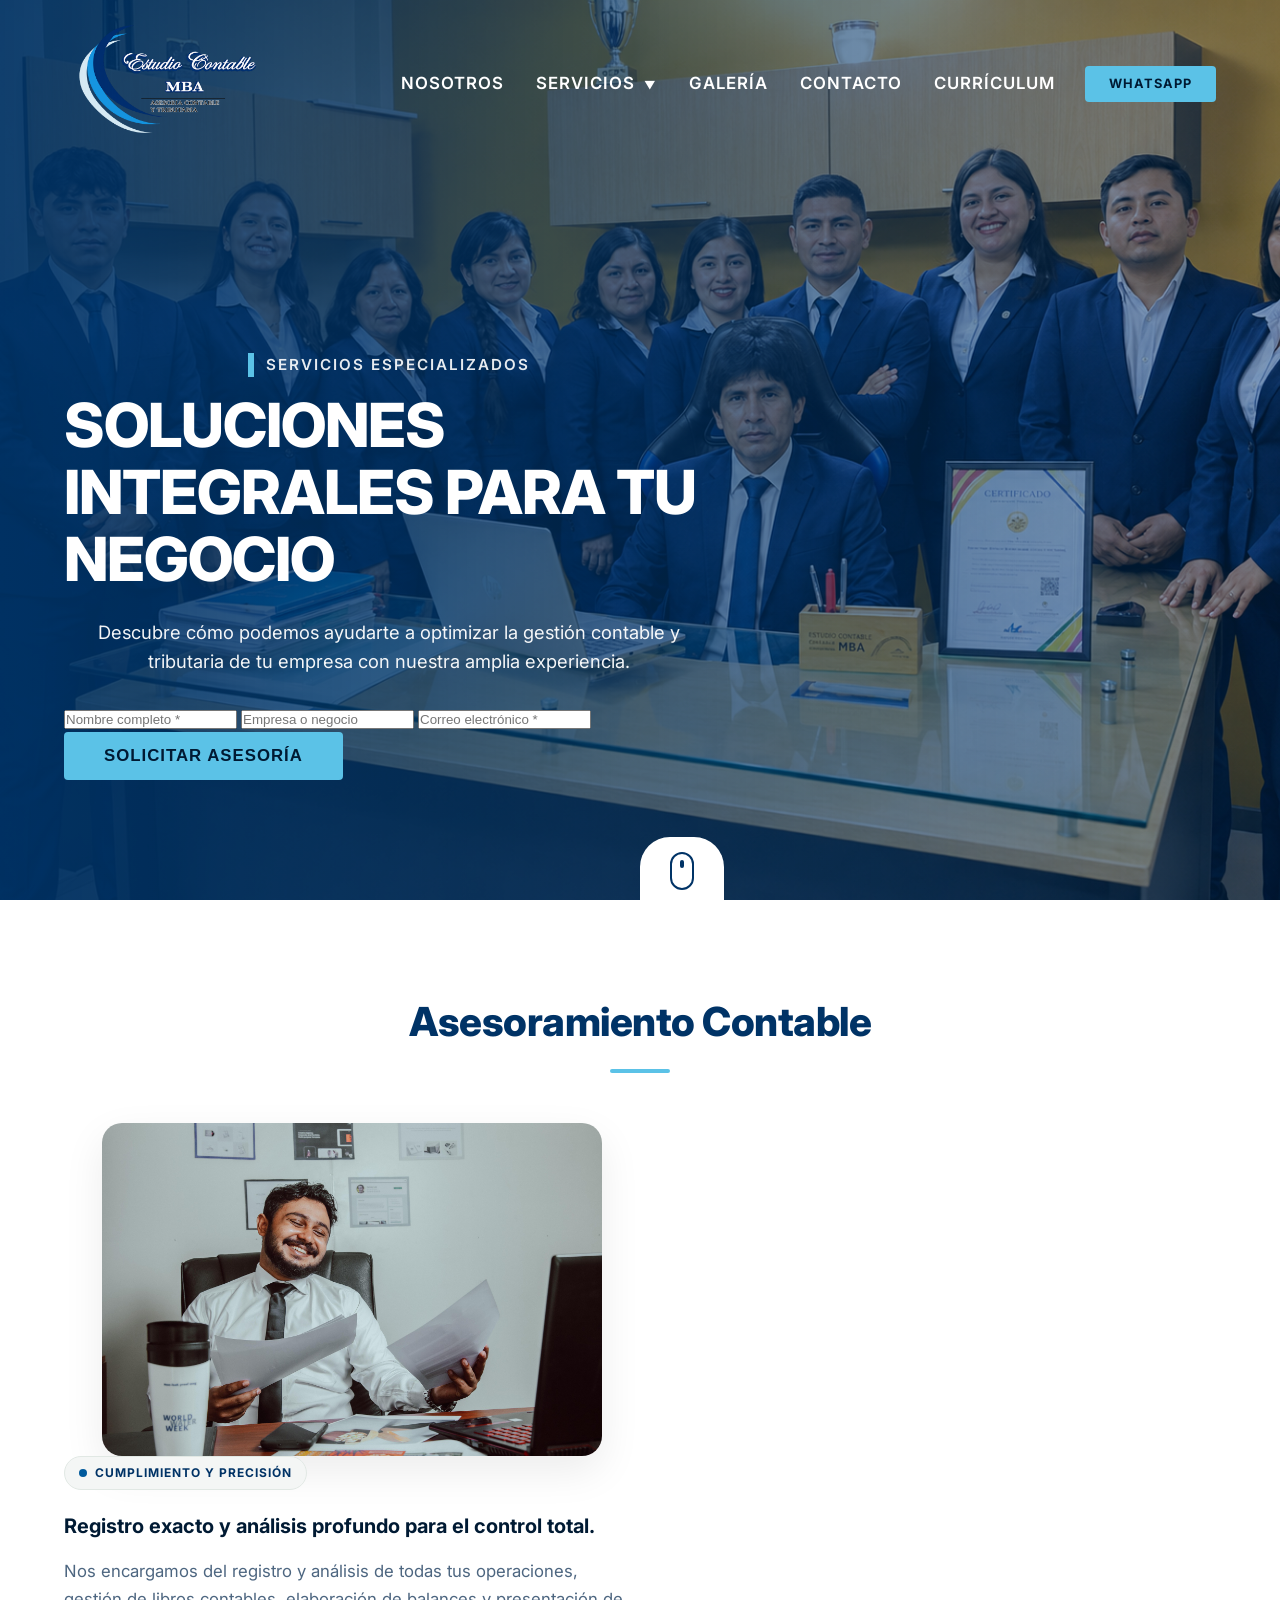
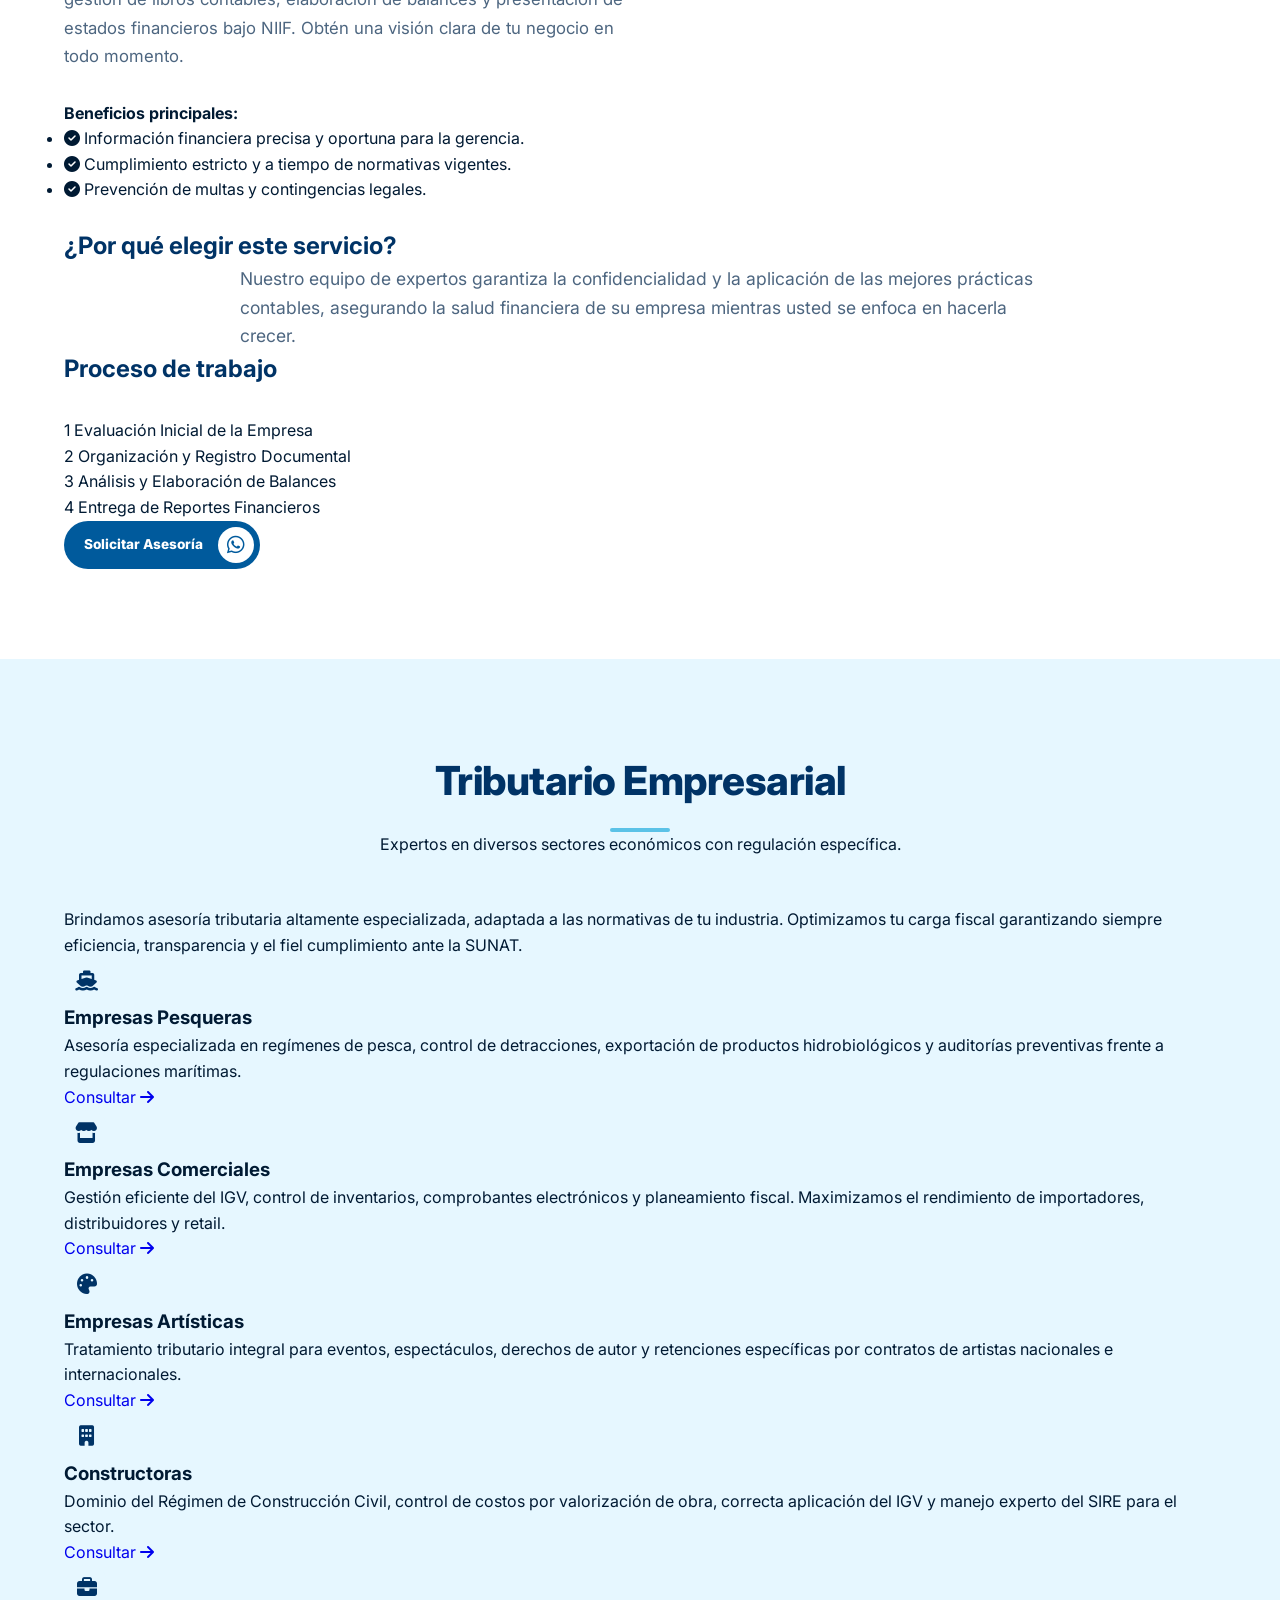
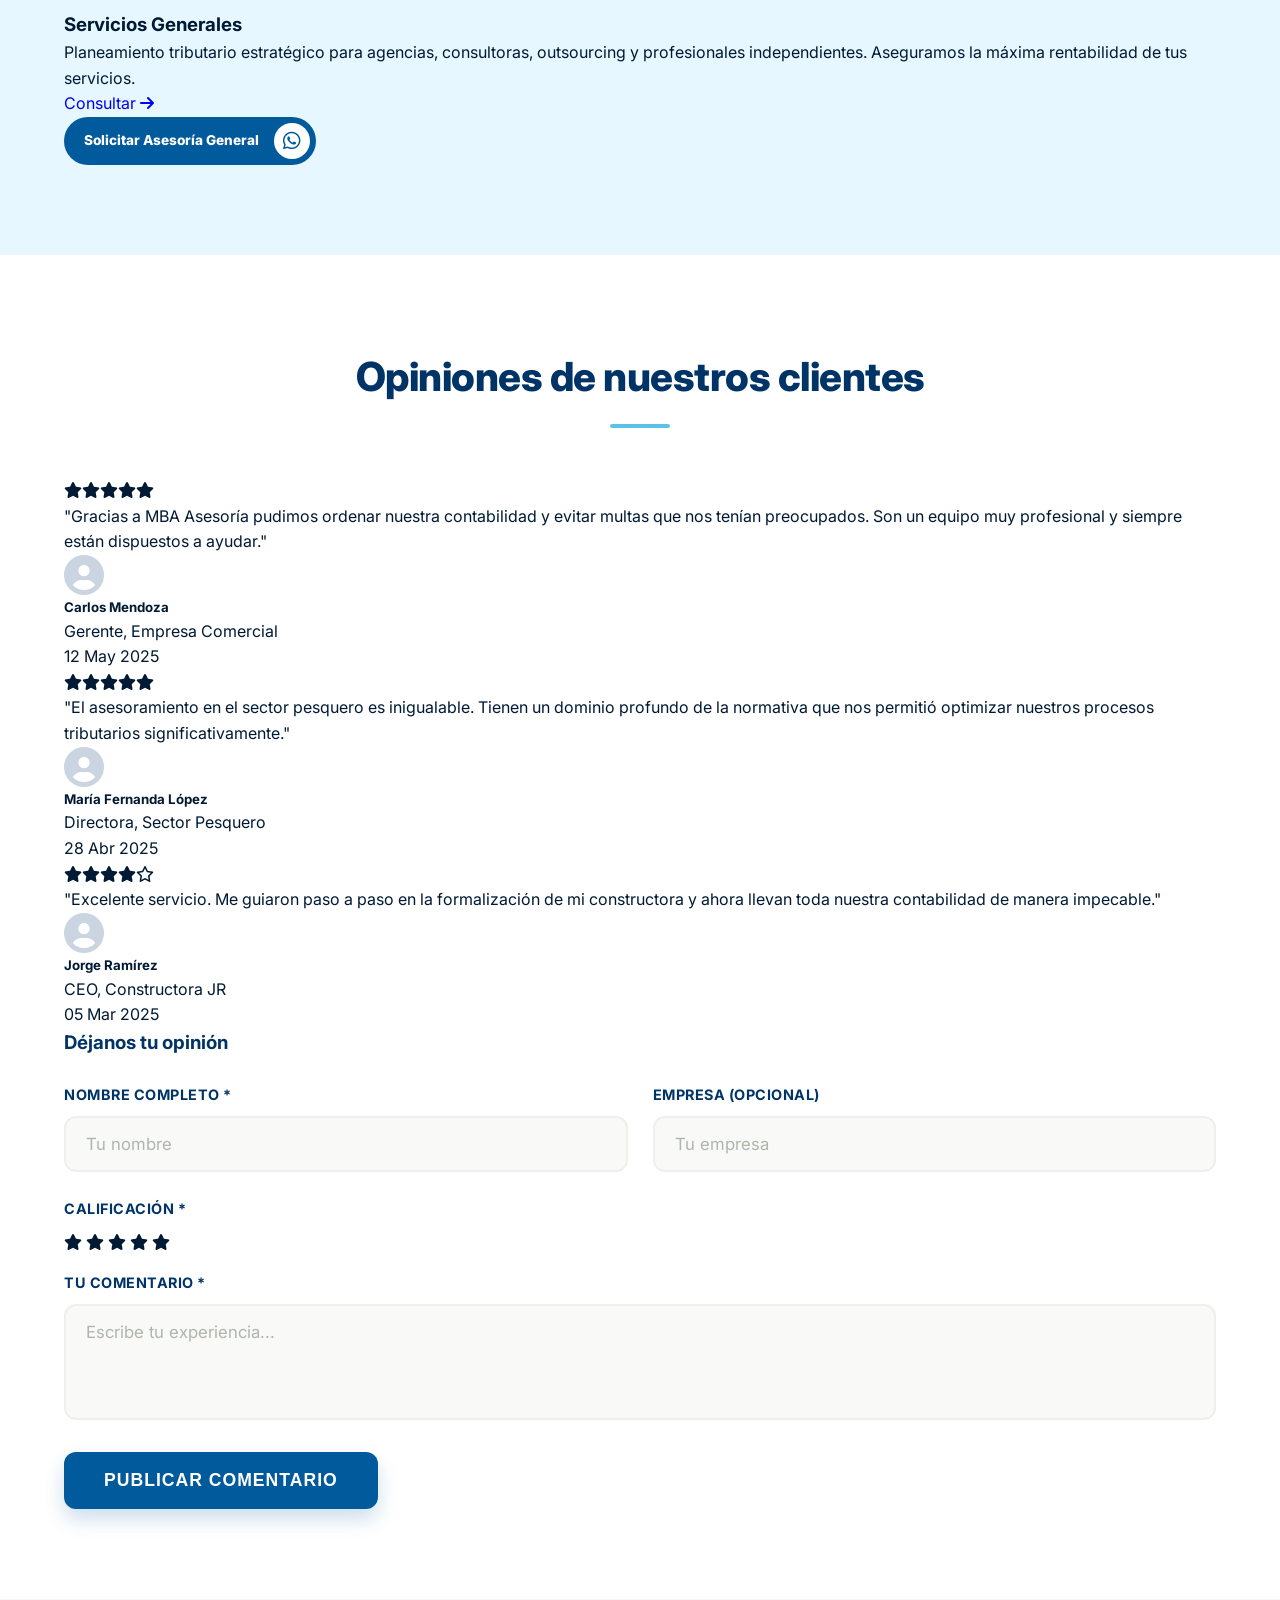
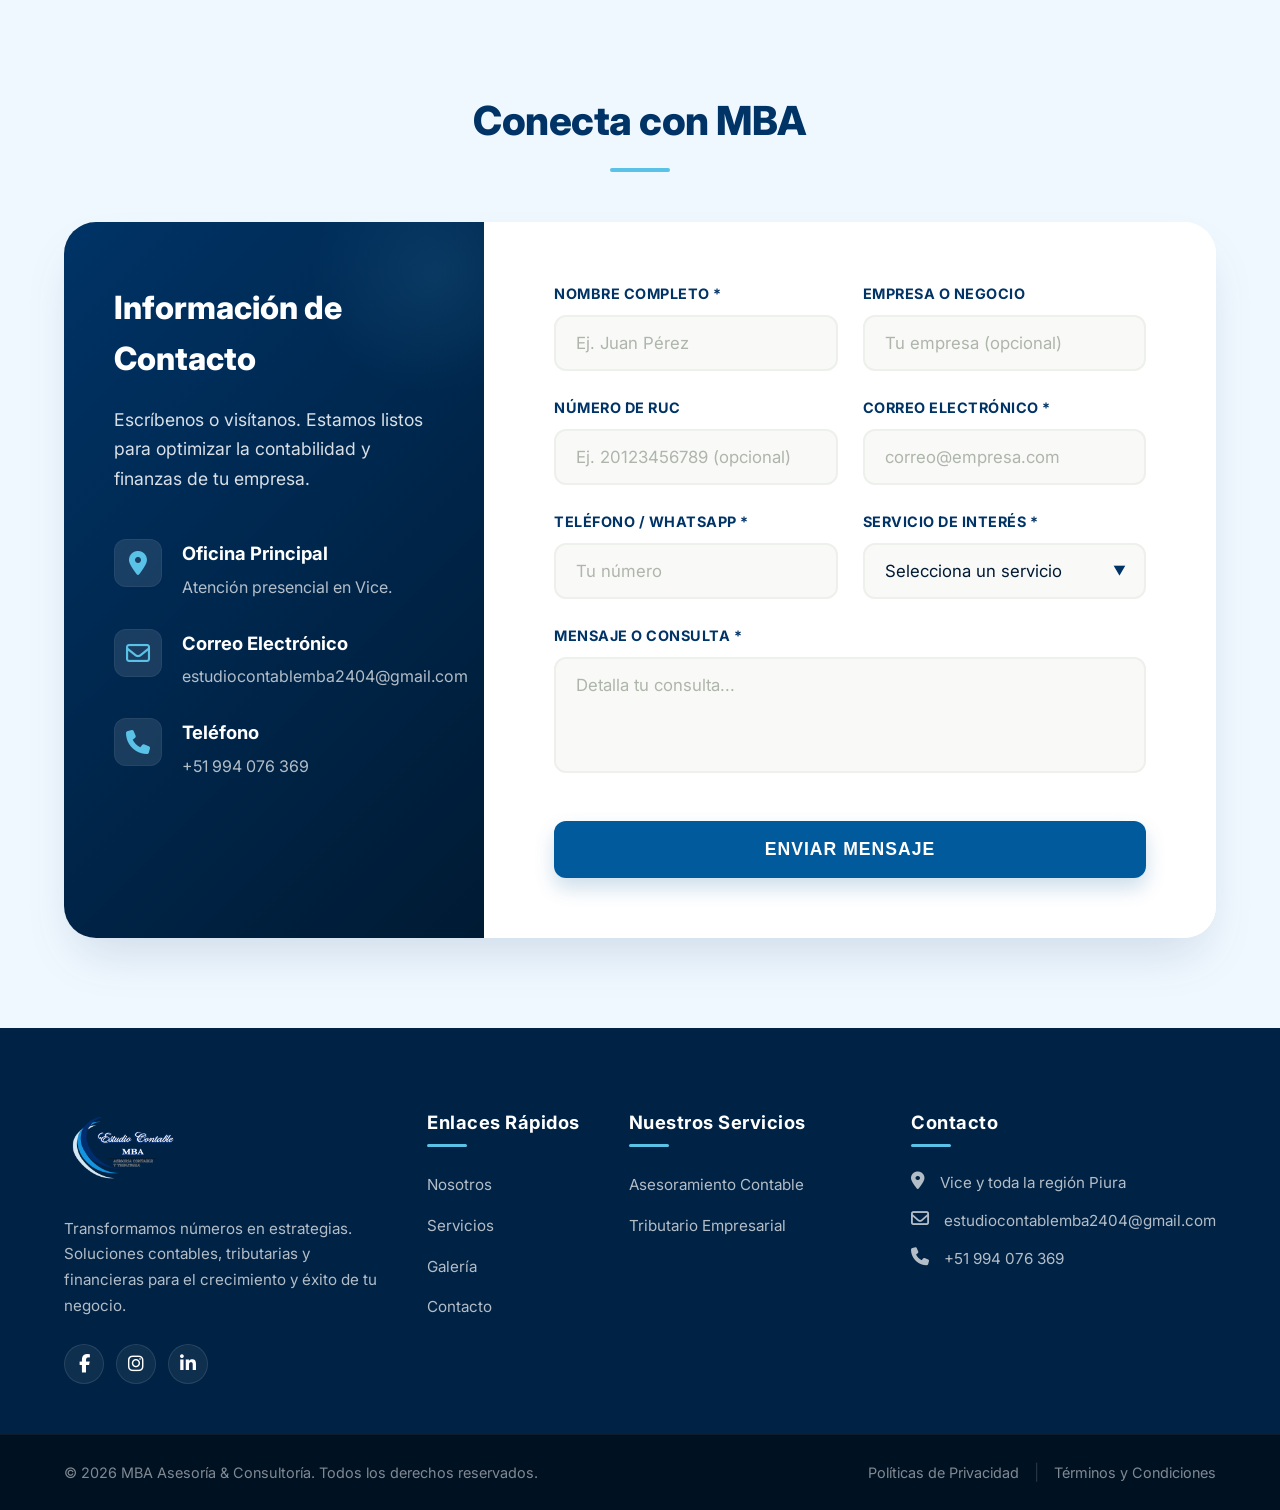
==== subpaginas/index2.html @ d6aaeb28 "Update print statement from 'Hello' to 'Goodbye'" ====
<!DOCTYPE html>
<html lang="es">

<head>
    <meta charset="UTF-8">
    <meta name="viewport" content="width=device-width, initial-scale=1.0, user-scalable=yes">
    <title>Servicios | MBA Asesoría & Consultoría</title>

    <link rel="icon" href="/imagenes/LOGO MBA.png" type="image/png">

    <link rel="preconnect" href="https://fonts.googleapis.com">
    <link rel="preconnect" href="https://fonts.gstatic.com" crossorigin>
    <link href="https://fonts.googleapis.com/css2?family=Inter:wght@300;400;500;600;700;800&display=swap"
        rel="stylesheet">
    <link rel="stylesheet" href="https://cdnjs.cloudflare.com/ajax/libs/font-awesome/6.4.0/css/all.min.css">

    <!-- Archivo principal y el específico de la subpágina -->
    <link rel="stylesheet" href="../estilos/estilos.css">
    <link rel="stylesheet" href="../estilos/estilos_subpaginas.css">
</head>

<body>
    <!-- ==========================================
         SECCIÓN HERO Y NAVEGACIÓN
         ========================================== -->
    <header class="header header-full-bg">
        <div class="header-overlay"></div>
        <!-- ==========================================
             MENÚ DE NAVEGACIÓN (EFECTO STICKY)
             ========================================== -->
        <div id="nav-wrapper" class="nav-wrapper">
            <div class="contenedor">
                <div class="encabezado fade-in-down">
                    <a href="../index.html" class="logo-empresa">
                        <img src="../imagenes/LOGO MBA.png" alt="Logo Estudio Contable MBA" class="logo-img">
                    </a>
                    <div class="nav-container">
                        <div class="menu-toggle" id="mobile-menu-btn">
                            <i class="fa-solid fa-bars"></i>
                        </div>
                        <nav class="menu menu-blanco" id="nav-menu">
                            <ul>
                                <li><a href="../index.html#sobre"
                                        style="color:inherit; text-decoration:none;">Nosotros</a></li>
                                <li class="dropdown">
                                    <a href="#" style="color:inherit; text-decoration:none;">Servicios</a> <span
                                        class="arrow">▼</span>
                                    <ul class="dropdown-menu">
                                        <li><a href="#asesoramiento-contable">Asesoramiento Contable</a></li>
                                        <li><a href="#tributario-empresarial">Tributario Empresarial</a></li>
                                    </ul>
                                </li>
                                <li><a href="../index.html#carrusel"
                                        style="color:inherit; text-decoration:none;">Galería</a></li>
                                <li><a href="#contacto" style="color:inherit; text-decoration:none;">Contacto</a></li>
                                <li><a href="../index.html#cv"
                                        style="color:inherit; text-decoration:none;">Currículum</a></li>
                            </ul>
                        </nav>
                        <a class="nav-btn-whatsapp nav-btn-destacado" href="https://wa.me/51994076369" target="_blank">
                            WHATSAPP
                        </a>
                    </div>
                </div>
            </div>
        </div>

        <div class="contenedor hero-contenedor">
            <div class="hero-contenido-inferior" style="margin-top: 80px;">
                <div class="hero-texto fade-in-up text-center">
                    <div class="hero-subtitulo" style="justify-content: center;">
                        <span class="linea-vertical"></span> SERVICIOS ESPECIALIZADOS
                    </div>
                    <h1>Soluciones Integrales para tu Negocio</h1>
                    <p style="margin: 0 auto 30px; max-width: 800px; text-align: center;">Descubre cómo podemos ayudarte
                        a optimizar la gestión contable y tributaria de tu empresa con nuestra amplia experiencia.</p>

                    <!-- FORMULARIO DEL HEADER -->
                    <div class="header-mini-form">
                        <form id="form-header-sheets">
                            <div class="form-mini-row">
                                <input type="text" name="nombre" placeholder="Nombre completo *" required>
                                <input type="text" name="empresa" placeholder="Empresa o negocio">
                                <input type="email" name="correo" placeholder="Correo electrónico *" required>
                                <button type="submit" class="btn-solid-accent" id="btn-enviar-header">Solicitar
                                    asesoría</button>
                            </div>
                            <div id="mensaje-estado-header" class="mensaje-estado"></div>
                        </form>
                    </div>

                </div>
            </div>

            <div class="scroll-down-icon fade-in-up" style="animation-delay: 0.5s; justify-content: center;">
                <a href="#asesoramiento-contable">
                    <div class="mouse-icon">
                        <div class="wheel"></div>
                    </div>
                </a>
            </div>
        </div>
    </header>

    <!-- ==========================================
         SERVICIO: ASESORAMIENTO CONTABLE
         ========================================== -->
    <section id="asesoramiento-contable" class="seccion-clara seccion-servicio-detalle">
        <div class="container-section">
            <div class="titulo-seccion fade-in-up">
                <h2>Asesoramiento Contable</h2>
                <div class="linea-adorno"></div>
            </div>

            <div class="servicio-detalle-grid">
                <div class="servicio-img fade-in-left">
                    <img src="../imagenes/1.jpg" alt="Asesoramiento Contable">
                </div>
                <div class="servicio-info fade-in-up">
                    <div class="servicio-etiqueta"><span class="punto"></span> CUMPLIMIENTO Y PRECISIÓN</div>
                    <p class="servicio-destacado" style="font-size: 1.25rem;">Registro exacto y análisis profundo para
                        el control total.</p>
                    <p>Nos encargamos del registro y análisis de todas tus operaciones, gestión de libros contables,
                        elaboración de balances y presentación de estados financieros bajo NIIF. Obtén una visión clara
                        de tu negocio en todo momento.</p>

                    <h4 class="mt-4">Beneficios principales:</h4>
                    <ul class="lista-beneficios mt-2">
                        <li><i class="fa-solid fa-circle-check"></i> Información financiera precisa y oportuna para la
                            gerencia.</li>
                        <li><i class="fa-solid fa-circle-check"></i> Cumplimiento estricto y a tiempo de normativas
                            vigentes.</li>
                        <li><i class="fa-solid fa-circle-check"></i> Prevención de multas y contingencias legales.</li>
                    </ul>
                </div>
            </div>

            <!-- CONTENIDO DE ANCHO COMPLETO -->
            <div class="servicio-full-width fade-in-up mt-5">
                <h4 class="mt-4 text-center" style="font-size: 1.5rem; color: var(--color-primary);">¿Por qué elegir
                    este servicio?</h4>
                <p class="text-center mt-3"
                    style="max-width: 800px; margin-left: auto; margin-right: auto; font-size: 1.1rem; color: var(--color-text-muted);">
                    Nuestro equipo de expertos garantiza la confidencialidad y la aplicación de las mejores prácticas
                    contables, asegurando la salud financiera de su empresa mientras usted se enfoca en hacerla crecer.
                </p>

                <h4 class="mt-5 text-center"
                    style="font-size: 1.5rem; color: var(--color-primary); margin-bottom: 30px;">Proceso de trabajo</h4>
                <div class="proceso-steps horizontal-steps">
                    <div class="step"><span>1</span> Evaluación Inicial de la Empresa</div>
                    <div class="step"><span>2</span> Organización y Registro Documental</div>
                    <div class="step"><span>3</span> Análisis y Elaboración de Balances</div>
                    <div class="step"><span>4</span> Entrega de Reportes Financieros</div>
                </div>

                <div class="text-center mt-5">
                    <a href="https://wa.me/51994076369?text=Hola,%20quisiera%20m%C3%A1s%20informaci%C3%B3n%20sobre%20el%20servicio%20de%20Asesoramiento%20Contable."
                        target="_blank" class="btn-servicio-wsp" style="display:inline-flex;">
                        Solicitar Asesoría
                        <span class="icono-btn"><i class="fa-brands fa-whatsapp"></i></span>
                    </a>
                </div>
            </div>
        </div>
    </section>

    <!-- ==========================================
         SERVICIO: TRIBUTARIO EMPRESARIAL
         ========================================== -->
    <section id="tributario-empresarial" class="seccion-gris seccion-servicio-detalle">
        <div class="container-section">
            <div class="titulo-seccion fade-in-up">
                <h2>Tributario Empresarial</h2>
                <div class="linea-adorno"></div>
                <p class="subtitulo-central mt-3">Expertos en diversos sectores económicos con regulación específica.
                </p>
            </div>

            <p class="texto-central fade-in-up">Brindamos asesoría tributaria altamente especializada, adaptada a las
                normativas de tu industria. Optimizamos tu carga fiscal garantizando siempre eficiencia, transparencia y
                el fiel cumplimiento ante la SUNAT.</p>

            <div class="sectores-detalle-grid mt-5">
                <!-- Pesqueras -->
                <div class="sector-detalle-card fade-in-up">
                    <div class="sector-icon"><i class="fa-solid fa-ship"></i></div>
                    <h3>Empresas Pesqueras</h3>
                    <p>Asesoría especializada en regímenes de pesca, control de detracciones, exportación de productos
                        hidrobiológicos y auditorías preventivas frente a regulaciones marítimas.</p>
                    <a href="https://wa.me/51994076369?text=Hola,%20busco%20asesoría%20tributaria%20para%20empresa%20Pesquera"
                        target="_blank" class="btn-text">Consultar <i class="fa-solid fa-arrow-right"></i></a>
                </div>

                <!-- Comerciales -->
                <div class="sector-detalle-card fade-in-up" style="animation-delay: 0.1s">
                    <div class="sector-icon"><i class="fa-solid fa-store"></i></div>
                    <h3>Empresas Comerciales</h3>
                    <p>Gestión eficiente del IGV, control de inventarios, comprobantes electrónicos y planeamiento
                        fiscal. Maximizamos el rendimiento de importadores, distribuidores y retail.</p>
                    <a href="https://wa.me/51994076369?text=Hola,%20busco%20asesoría%20tributaria%20para%20empresa%20Comercial"
                        target="_blank" class="btn-text">Consultar <i class="fa-solid fa-arrow-right"></i></a>
                </div>

                <!-- Artísticas -->
                <div class="sector-detalle-card fade-in-up" style="animation-delay: 0.2s">
                    <div class="sector-icon"><i class="fa-solid fa-palette"></i></div>
                    <h3>Empresas Artísticas</h3>
                    <p>Tratamiento tributario integral para eventos, espectáculos, derechos de autor y retenciones
                        específicas por contratos de artistas nacionales e internacionales.</p>
                    <a href="https://wa.me/51994076369?text=Hola,%20busco%20asesoría%20tributaria%20para%20empresa%20Artística"
                        target="_blank" class="btn-text">Consultar <i class="fa-solid fa-arrow-right"></i></a>
                </div>

                <!-- Constructoras -->
                <div class="sector-detalle-card fade-in-up" style="animation-delay: 0.3s">
                    <div class="sector-icon"><i class="fa-solid fa-building"></i></div>
                    <h3>Constructoras</h3>
                    <p>Dominio del Régimen de Construcción Civil, control de costos por valorización de obra, correcta
                        aplicación del IGV y manejo experto del SIRE para el sector.</p>
                    <a href="https://wa.me/51994076369?text=Hola,%20busco%20asesoría%20tributaria%20para%20Constructora"
                        target="_blank" class="btn-text">Consultar <i class="fa-solid fa-arrow-right"></i></a>
                </div>

                <!-- Servicios Generales -->
                <div class="sector-detalle-card fade-in-up" style="animation-delay: 0.4s">
                    <div class="sector-icon"><i class="fa-solid fa-briefcase"></i></div>
                    <h3>Servicios Generales</h3>
                    <p>Planeamiento tributario estratégico para agencias, consultoras, outsourcing y profesionales
                        independientes. Aseguramos la máxima rentabilidad de tus servicios.</p>
                    <a href="https://wa.me/51994076369?text=Hola,%20busco%20asesoría%20tributaria%20para%20Servicios%20Generales"
                        target="_blank" class="btn-text">Consultar <i class="fa-solid fa-arrow-right"></i></a>
                </div>
            </div>

            <div class="text-center mt-5 fade-in-up">
                <a href="https://wa.me/51994076369?text=Hola,%20quisiera%20m%C3%A1s%20informaci%C3%B3n%20sobre%20el%20servicio%20Tributario%20Empresarial."
                    target="_blank" class="btn-servicio-wsp" style="display:inline-flex;">
                    Solicitar Asesoría General
                    <span class="icono-btn"><i class="fa-brands fa-whatsapp"></i></span>
                </a>
            </div>
        </div>
    </section>

    <!-- ==========================================
         OPINIONES DE CLIENTES (NUEVA SECCIÓN)
         ========================================== -->
    <section class="seccion-clara seccion-servicio-detalle">
        <div class="container-section">
            <div class="titulo-seccion fade-in-up">
                <h2>Opiniones de nuestros clientes</h2>
                <div class="linea-adorno"></div>
            </div>

            <div class="comentarios-grid">
                <!-- Comentario 1 -->
                <div class="comentario-card fade-in-up">
                    <div class="estrellas">
                        <i class="fa-solid fa-star"></i><i class="fa-solid fa-star"></i><i
                            class="fa-solid fa-star"></i><i class="fa-solid fa-star"></i><i
                            class="fa-solid fa-star"></i>
                    </div>
                    <p class="comentario-texto">"Gracias a MBA Asesoría pudimos ordenar nuestra contabilidad y evitar
                        multas que nos tenían preocupados. Son un equipo muy profesional y siempre están dispuestos a
                        ayudar."</p>
                    <div class="comentario-autor">
                        <div class="autor-avatar"><i class="fa-solid fa-user-circle"
                                style="font-size:40px; color:#cbd5e1;"></i></div>
                        <div class="autor-info">
                            <h5>Carlos Mendoza</h5>
                            <span>Gerente, Empresa Comercial</span>
                        </div>
                    </div>
                    <span class="fecha-comentario">12 May 2025</span>
                </div>

                <!-- Comentario 2 -->
                <div class="comentario-card fade-in-up" style="animation-delay: 0.1s">
                    <div class="estrellas">
                        <i class="fa-solid fa-star"></i><i class="fa-solid fa-star"></i><i
                            class="fa-solid fa-star"></i><i class="fa-solid fa-star"></i><i
                            class="fa-solid fa-star"></i>
                    </div>
                    <p class="comentario-texto">"El asesoramiento en el sector pesquero es inigualable. Tienen un
                        dominio profundo de la normativa que nos permitió optimizar nuestros procesos tributarios
                        significativamente."</p>
                    <div class="comentario-autor">
                        <div class="autor-avatar"><i class="fa-solid fa-user-circle"
                                style="font-size:40px; color:#cbd5e1;"></i></div>
                        <div class="autor-info">
                            <h5>María Fernanda López</h5>
                            <span>Directora, Sector Pesquero</span>
                        </div>
                    </div>
                    <span class="fecha-comentario">28 Abr 2025</span>
                </div>

                <!-- Comentario 3 -->
                <div class="comentario-card fade-in-up" style="animation-delay: 0.2s">
                    <div class="estrellas">
                        <i class="fa-solid fa-star"></i><i class="fa-solid fa-star"></i><i
                            class="fa-solid fa-star"></i><i class="fa-solid fa-star"></i><i
                            class="fa-regular fa-star"></i>
                    </div>
                    <p class="comentario-texto">"Excelente servicio. Me guiaron paso a paso en la formalización de mi
                        constructora y ahora llevan toda nuestra contabilidad de manera impecable."</p>
                    <div class="comentario-autor">
                        <div class="autor-avatar"><i class="fa-solid fa-user-circle"
                                style="font-size:40px; color:#cbd5e1;"></i></div>
                        <div class="autor-info">
                            <h5>Jorge Ramírez</h5>
                            <span>CEO, Constructora JR</span>
                        </div>
                    </div>
                    <span class="fecha-comentario">05 Mar 2025</span>
                </div>
            </div>

            <!-- Formulario de nuevo comentario -->
            <div class="formulario-comentario-wrapper fade-in-up mt-5">
                <h3 class="text-center" style="margin-bottom: 25px; color: var(--color-primary);">Déjanos tu opinión
                </h3>
                <form id="form-comentario"
                    onsubmit="event.preventDefault(); alert('¡Gracias por tu comentario! Será revisado por un administrador antes de publicarse.'); this.reset(); resetStars();">
                    <div class="form-row">
                        <div class="grupo-input">
                            <label>Nombre completo *</label>
                            <input type="text" required placeholder="Tu nombre">
                        </div>
                        <div class="grupo-input">
                            <label>Empresa (Opcional)</label>
                            <input type="text" placeholder="Tu empresa">
                        </div>
                    </div>
                    <div class="grupo-input" style="margin-bottom: 15px;">
                        <label>Calificación *</label>
                        <div class="estrellas-input" id="star-rating">
                            <i class="fa-solid fa-star" data-rating="1"></i>
                            <i class="fa-solid fa-star" data-rating="2"></i>
                            <i class="fa-solid fa-star" data-rating="3"></i>
                            <i class="fa-solid fa-star" data-rating="4"></i>
                            <i class="fa-solid fa-star" data-rating="5"></i>
                        </div>
                        <input type="hidden" id="rating-value" required value="5">
                    </div>
                    <div class="grupo-input">
                        <label>Tu Comentario *</label>
                        <textarea rows="4" required placeholder="Escribe tu experiencia..."></textarea>
                    </div>
                    <div class="text-center">
                        <button type="submit" class="btn-principal" style="min-width: 200px;">Publicar
                            comentario</button>
                    </div>
                </form>
            </div>
        </div>
    </section>

    <!-- ==========================================
         SECCIÓN CONTACTO (IGUAL A LA PRINCIPAL)
         ========================================== -->
    <section id="contacto" class="seccion-contacto">
        <div class="container-section">
            <div class="titulo-seccion fade-in-up">
                <h2>Conecta con MBA</h2>
                <div class="linea-adorno"></div>
            </div>
            <div class="contacto-wrapper fade-in-up">
                <div class="contacto-info">
                    <h4>Información de Contacto</h4>
                    <p class="contacto-desc">Escríbenos o visítanos. Estamos listos para optimizar la contabilidad y
                        finanzas de tu empresa.</p>
                    <ul class="lista-contacto">
                        <li>
                            <span class="icono-contacto"><i class="fa-solid fa-location-dot"></i></span>
                            <div class="detalle-contacto">
                                <strong>Oficina Principal</strong>
                                <span>Atención presencial en Vice.</span>
                            </div>
                        </li>
                        <li>
                            <span class="icono-contacto"><i class="fa-regular fa-envelope"></i></span>
                            <div class="detalle-contacto">
                                <strong>Correo Electrónico</strong>
                                <span>estudiocontablemba2404@gmail.com</span>
                            </div>
                        </li>
                        <li>
                            <span class="icono-contacto"><i class="fa-solid fa-phone"></i></span>
                            <div class="detalle-contacto">
                                <strong>Teléfono</strong>
                                <span>+51 994 076 369</span>
                            </div>
                        </li>
                    </ul>
                </div>

                <div class="contacto-formulario">
                    <form id="form-google-sheets">
                        <div class="form-row">
                            <div class="grupo-input">
                                <label for="nombre">Nombre completo *</label>
                                <input type="text" id="nombre" name="nombre" required placeholder="Ej. Juan Pérez">
                            </div>
                            <div class="grupo-input">
                                <label for="empresa">Empresa o Negocio</label>
                                <input type="text" id="empresa" name="empresa" placeholder="Tu empresa (opcional)">
                            </div>
                        </div>
                        <div class="form-row">
                            <div class="grupo-input">
                                <label for="ruc">Número de RUC</label>
                                <input type="text" id="ruc" name="ruc" placeholder="Ej. 20123456789 (opcional)">
                            </div>
                            <div class="grupo-input">
                                <label for="correo">Correo electrónico *</label>
                                <input type="email" id="correo" name="correo" required placeholder="correo@empresa.com">
                            </div>
                        </div>
                        <div class="form-row">
                            <div class="grupo-input">
                                <label for="telefono">Teléfono / WhatsApp *</label>
                                <input type="tel" id="telefono" name="telefono" required placeholder="Tu número">
                            </div>
                            <div class="grupo-input">
                                <label for="servicio">Servicio de interés *</label>
                                <div class="select-wrapper">
                                    <select id="servicio" name="servicio" required>
                                        <option value="" disabled selected>Selecciona un servicio</option>
                                        <option value="Contabilidad General">Contabilidad General</option>
                                        <option value="Asesoría Tributaria">Asesoría Tributaria</option>
                                        <option value="Finanzas Corporativas">Finanzas Corporativas</option>
                                        <option value="Outsourcing Contable">Outsourcing Contable</option>
                                        <option value="No lo sé / Quiero asesoría para elegir">No lo sé / Quiero
                                            asesoría para elegir</option>
                                        <option value="Otro">Otro</option>
                                    </select>
                                </div>
                            </div>
                        </div>
                        <div class="grupo-input">
                            <label for="mensaje">Mensaje o consulta *</label>
                            <textarea id="mensaje" name="mensaje" rows="4" required
                                placeholder="Detalla tu consulta..."></textarea>
                        </div>
                        <button type="submit" id="btn-enviar" class="btn-principal ancho-completo">Enviar
                            Mensaje</button>
                        <div id="mensaje-estado" class="mensaje-estado"></div>
                    </form>
                </div>
            </div>
        </div>
    </section>

    <!-- ==========================================
         FOOTER
         ========================================== -->
    <footer class="footer-profesional">
        <div class="footer-top">
            <div class="contenedor footer-grid">
                <div class="footer-col brand-col">
                    <div class="footer-logo">
                        <img src="../imagenes/LOGO MBA.png" alt="Logo Estudio Contable MBA" class="logo-img"
                            style="margin-bottom: 20px; max-height: 80px;">
                    </div>
                    <p>Transformamos números en estrategias. Soluciones contables, tributarias y financieras para el
                        crecimiento y éxito de tu negocio.</p>
                    <div class="redes-sociales">
                        <a href="https://www.facebook.com/profile.php?id=100092338925636" target="_blank"
                            class="icono-red"><i class="fa-brands fa-facebook-f"></i></a>
                        <a href="#" class="icono-red"><i class="fa-brands fa-instagram"></i></a>
                        <a href="#" class="icono-red"><i class="fa-brands fa-linkedin-in"></i></a>
                    </div>
                </div>
                <div class="footer-col">
                    <h4>Enlaces Rápidos</h4>
                    <ul>
                        <li><a href="../index.html#sobre">Nosotros</a></li>
                        <li><a href="javascript:void(0)"
                                onclick="window.scrollTo({top: 0, behavior: 'smooth'})">Servicios</a></li>
                        <li><a href="../index.html#carrusel">Galería</a></li>
                        <li><a href="#contacto">Contacto</a></li>
                    </ul>
                </div>
                <div class="footer-col">
                    <h4>Nuestros Servicios</h4>
                    <ul>
                        <li><a href="#asesoramiento-contable">Asesoramiento Contable</a></li>
                        <li><a href="#tributario-empresarial">Tributario Empresarial</a></li>
                    </ul>
                </div>
                <div class="footer-col">
                    <h4>Contacto</h4>
                    <ul class="footer-contacto">
                        <li>
                            <i class="fa-solid fa-location-dot"></i>
                            <a href="https://maps.app.goo.gl/Wovm9vbF8Jiqnr1x7" target="_blank"><span>Vice y toda la
                                    región Piura</span></a>
                        </li>
                        <li>
                            <i class="fa-regular fa-envelope"></i>
                            <a href="https://mail.google.com/mail/?view=cm&fs=1&to=estudiocontablemba2404@gmail.com&"
                                target="_blank"><span>estudiocontablemba2404@gmail.com</span></a>
                        </li>
                        <li>
                            <i class="fa-solid fa-phone"></i>
                            <span>+51 994 076 369</span>
                        </li>
                    </ul>
                </div>
            </div>
        </div>
        <div class="footer-bottom">
            <div class="contenedor">
                <div class="footer-bottom-content">
                    <p>&copy; 2026 MBA Asesoría & Consultoría. Todos los derechos reservados.</p>
                    <div class="footer-bottom-links">
                        <a href="#">Políticas de Privacidad</a>
                        <span class="separador">|</span>
                        <a href="#">Términos y Condiciones</a>
                    </div>
                </div>
            </div>
        </div>
    </footer>

    <!-- SCRIPTS -->
    <script>
        // ==========================================
        // ⚙️ LÓGICA DEL MENÚ HAMBURGUESA
        // ==========================================
        const mobileMenuBtn = document.getElementById('mobile-menu-btn');
        const navMenu = document.getElementById('nav-menu');

        mobileMenuBtn.addEventListener('click', () => {
            navMenu.classList.toggle('active');
            const icon = mobileMenuBtn.querySelector('i');
            icon.classList.toggle('fa-bars');
            icon.classList.toggle('fa-xmark');
        });

        // ==========================================
        // ⚙️ LÓGICA DE NAVEGACIÓN POR SCROLL SUAVE (Local)
        // ==========================================
        document.querySelectorAll('.menu ul li').forEach(item => {
            item.addEventListener('click', function (e) {
                // Permitir enlaces normales
                if (e.target.tagName.toLowerCase() === 'a' && e.target.getAttribute('href') && !e.target.getAttribute('href').startsWith('#')) {
                    return;
                }
                const texto = this.innerText.trim().toLowerCase();
                let sectionId = '';
                // Como ya estamos en la página de servicios, algunos pueden navegar internamente
                if (texto.includes('contacto')) sectionId = 'contacto';
                else if (texto.includes('asesoramiento contable')) sectionId = 'asesoramiento-contable';
                else if (texto.includes('tributario empresarial')) sectionId = 'tributario-empresarial';

                if (sectionId) {
                    const target = document.getElementById(sectionId);
                    if (target) {
                        if (e.target.tagName.toLowerCase() === 'a' && e.target.getAttribute('href') && e.target.getAttribute('href').startsWith('#')) {
                            e.preventDefault();
                        }
                        target.scrollIntoView({ behavior: 'smooth', block: 'start' });
                        if (navMenu.classList.contains('active')) {
                            navMenu.classList.remove('active');
                            const icon = mobileMenuBtn.querySelector('i');
                            icon.classList.add('fa-bars');
                            icon.classList.remove('fa-xmark');
                        }
                    }
                }
            });
        });

        // ==========================================
        // ⚙️ ANIMACIONES AL HACER SCROLL (INTERSECTION OBSERVER)
        // ==========================================
        const observerOptions = { root: null, rootMargin: '0px', threshold: 0.15 };
        const observer = new IntersectionObserver((entries, observer) => {
            entries.forEach(entry => {
                if (entry.isIntersecting) {
                    entry.target.classList.add('visible');
                    observer.unobserve(entry.target);
                }
            });
        }, observerOptions);

        document.querySelectorAll('.fade-in-up, .fade-in-left, .fade-in-down').forEach(el => {
            observer.observe(el);
        });

        // ==========================================
        // ⚙️ LÓGICA PARA EL MENÚ STICKY
        // ==========================================
        window.addEventListener('scroll', function () {
            const navWrapper = document.getElementById('nav-wrapper');
            if (window.scrollY > 50) {
                navWrapper.classList.add('navbar-fixed');
            } else {
                navWrapper.classList.remove('navbar-fixed');
            }
        });

        // ==========================================
        // ⚙️ ESTRELLAS DE CALIFICACIÓN (SIMULADOR)
        // ==========================================
        const stars = document.querySelectorAll('#star-rating i');
        const ratingInput = document.getElementById('rating-value');

        stars.forEach(star => {
            star.addEventListener('click', () => {
                const val = star.getAttribute('data-rating');
                ratingInput.value = val;
                stars.forEach(s => {
                    if (s.getAttribute('data-rating') <= val) {
                        s.classList.add('active');
                        s.classList.remove('fa-regular');
                        s.classList.add('fa-solid');
                    } else {
                        s.classList.remove('active');
                        s.classList.remove('fa-solid');
                        s.classList.add('fa-regular');
                    }
                });
            });
        });

        function resetStars() {
            stars.forEach(s => {
                s.classList.add('active');
                s.classList.remove('fa-regular');
                s.classList.add('fa-solid');
            });
            ratingInput.value = 5;
        }
        resetStars(); // Inicializar con 5 estrellas marcadas

        // ==========================================
        // ⚙️ ENVÍO DE FORMULARIOS A GOOGLE SHEETS
        // ==========================================
        const scriptURL = 'https://script.google.com/macros/s/AKfycbwjhImYrNAMVXxxacIMW8kBl_aMa1dq9CRJsQU_aEEJx1-hh5KAFl4pVtEcw8vpDqfH/exec';

        // 1. Formulario Principal de Contacto
        const form = document.getElementById('form-google-sheets');
        const btnEnviar = document.getElementById('btn-enviar');
        const mensajeEstado = document.getElementById('mensaje-estado');

        form.addEventListener('submit', e => {
            e.preventDefault();
            btnEnviar.innerHTML = '<span class="loader"></span> Enviando...';
            btnEnviar.disabled = true;
            mensajeEstado.style.display = 'none';
            mensajeEstado.className = 'mensaje-estado';

            fetch(scriptURL, { method: 'POST', body: new FormData(form) })
                .then(response => {
                    mensajeEstado.textContent = '¡Mensaje enviado con éxito! Nos contactaremos pronto.';
                    mensajeEstado.classList.add('exito');
                    mensajeEstado.style.display = 'block';
                    btnEnviar.textContent = 'Enviar Mensaje';
                    btnEnviar.disabled = false;
                    form.reset();
                    setTimeout(() => { mensajeEstado.style.display = 'none'; }, 6000);
                })
                .catch(error => {
                    mensajeEstado.textContent = 'Ocurrió un error al enviar. Por favor, intenta de nuevo.';
                    mensajeEstado.classList.add('error');
                    mensajeEstado.style.display = 'block';
                    btnEnviar.textContent = 'Enviar Mensaje';
                    btnEnviar.disabled = false;
                });
        });

        // 2. Mini Formulario del Header (Envía solo 3 campos)
        const formHeader = document.getElementById('form-header-sheets');
        const btnEnviarHeader = document.getElementById('btn-enviar-header');
        const mensajeEstadoHeader = document.getElementById('mensaje-estado-header');

        formHeader.addEventListener('submit', e => {
            e.preventDefault();
            btnEnviarHeader.textContent = 'Enviando...';
            btnEnviarHeader.disabled = true;
            mensajeEstadoHeader.style.display = 'none';
            mensajeEstadoHeader.className = 'mensaje-estado';

            fetch(scriptURL, { method: 'POST', body: new FormData(formHeader) })
                .then(response => {
                    mensajeEstadoHeader.textContent = '¡Solicitud enviada! Te contactaremos a la brevedad.';
                    mensajeEstadoHeader.classList.add('exito');
                    mensajeEstadoHeader.style.display = 'block';
                    btnEnviarHeader.textContent = 'Solicitar asesoría';
                    btnEnviarHeader.disabled = false;
                    formHeader.reset();
                    setTimeout(() => { mensajeEstadoHeader.style.display = 'none'; }, 6000);
                })
                .catch(error => {
                    mensajeEstadoHeader.textContent = 'Ocurrió un error. Por favor, intenta de nuevo.';
                    mensajeEstadoHeader.classList.add('error');
                    mensajeEstadoHeader.style.display = 'block';
                    btnEnviarHeader.textContent = 'Solicitar asesoría';
                    btnEnviarHeader.disabled = false;
                });
        });

    </script>
</body>

</html>
---- estilos/estilos.css ----
/* ==========================================
   🎨 VARIABLES GLOBALES (COLORES Y ESTILOS)
   ========================================== */
/* VARIABLES Y RESET */
:root {
    --color-primary: #003366;    
    --color-secondary: #005a9c;  
    --color-accent: #5bc2e7;     
    --color-accent-hover: #3ba2c7;
    --color-bg-light: #f0f8ff;
    --color-bg-gray: #e6f7ff;
    --color-bg-white: #ffffff;
    --color-text-dark: #001a33;
    --color-text-muted: #4d6680;
    --color-border: #e9ecef;
    --color-success: #2e7d32;
    --color-error: #d32f2f;
    
    --shadow-sm: 0 4px 6px -1px rgba(0, 0, 0, 0.05);
    --shadow-md: 0 10px 25px -5px rgba(0, 0, 0, 0.08);
    --shadow-lg: 0 20px 40px -10px rgba(0, 0, 0, 0.12);
    --shadow-float: 0 25px 50px -12px rgba(0, 90, 156, 0.15);
    
    --font-main: 'Inter', sans-serif;
    --radius-md: 16px;
    --radius-lg: 24px;
    --radius-xl: 32px;
}

* {
    margin: 0;
    padding: 0;
    box-sizing: border-box;
}

html {
    scroll-behavior: smooth;
}

body {
    font-family: var(--font-main);
    background-color: var(--color-bg-white);
    color: var(--color-text-dark);
    line-height: 1.6;
    overflow-x: hidden;
}

a {
    text-decoration: none;
}

/* UTILIDADES */
.contenedor, .container-section {
    max-width: 1200px;
    margin: 0 auto;
    padding: 0 24px;
    width: 100%;
}

.seccion-clara { background-color: var(--color-bg-white); }
.seccion-gris { background-color: var(--color-bg-gray); }
.seccion-contacto { background-color: var(--color-bg-light); }

section, .carrusel-wrapper {
    padding: 90px 0;
}

.titulo-seccion {
    text-align: center;
    margin-bottom: 50px;
}

.titulo-seccion h2 {
    font-size: 2.5rem;
    font-weight: 800;
    color: var(--color-primary);
    letter-spacing: -0.5px;
}

.linea-adorno {
    width: 60px;
    height: 4px;
    background: var(--color-accent);
    margin: 15px auto 0;
    border-radius: 4px;
}

/* ==========================================
   🖼️ SECCIÓN HERO (IMAGEN DE FONDO PRINCIPAL)
   ========================================== */
/* HEADER Y NAVEGACIÓN */
.header-full-bg {
    background-image: url('../imagenes/FONDO MBA MEJORADO.png');
    background-size: cover;
    background-position: center;
    background-repeat: no-repeat;
    position: relative;
    overflow: hidden;
    min-height: 100vh;
    display: flex;
    flex-direction: column;
}

.header-overlay {
    position: absolute;
    top: 0; left: 0; width: 100%; height: 100%;
    background: linear-gradient(to right, rgba(0, 51, 102, 0.92) 0%, rgba(0, 51, 102, 0.4) 100%);
    z-index: 1;
}

.hero-contenedor {
    flex: 1;
    display: flex;
    flex-direction: column;
    position: relative;
    z-index: 2;
}

.encabezado {
    display: flex;
    justify-content: space-between;
    align-items: center;
    padding: 10px 0;
    flex-wrap: wrap;
    gap: 20px;
}

.logo-blanco {
    color: #ffffff !important;
}
.logo-blanco span {
    color: #e0e0e0 !important;
}

.logo-img {
    height: 140px;
    width: auto;
    object-fit: contain;
    transition: all 0.3s ease;
}

.logo-img:hover {
    transform: scale(1.05);
}

.menu-blanco ul li {
    color: #ffffff !important;
    text-transform: uppercase;
    font-size: 0.85rem;
    letter-spacing: 1px;
}

.menu-blanco ul li:hover {
    color: var(--color-accent) !important;
}

.menu-blanco ul li::after {
    background-color: var(--color-accent) !important;
}

.nav-container {
    display: flex;
    align-items: center;
    gap: 30px;
}

.menu ul {
    display: flex;
    list-style: none;
    gap: 32px;
    flex-wrap: wrap;
    align-items: center;
}

.menu ul li {
    font-size: 1.05rem;
    font-weight: 600;
    color: var(--color-text-muted);
    cursor: pointer;
    transition: all 0.3s ease;
    position: relative;
}

.menu ul li::after {
    content: '';
    position: absolute;
    width: 0;
    height: 2px;
    bottom: -4px;
    left: 0;
    background-color: var(--color-accent);
    transition: width 0.3s ease;
}

.menu ul li:hover {
    color: var(--color-primary);
}

.menu ul li:hover::after {
    width: 100%;
}

.dropdown .arrow {
    font-size: 0.7rem;
    margin-left: 4px;
    transition: transform 0.3s;
    display: inline-block;
}

.dropdown:hover .arrow {
    transform: rotate(180deg);
}

.dropdown-menu {
    position: absolute;
    top: 100%;
    left: 0;
    background: white;
    min-width: 240px;
    box-shadow: 0 15px 35px rgba(0,0,0,0.08);
    border-radius: 12px;
    opacity: 0;
    visibility: hidden;
    transform: translateY(15px);
    transition: all 0.3s cubic-bezier(0.165, 0.84, 0.44, 1);
    display: flex;
    flex-direction: column;
    padding: 10px 0;
    gap: 0 !important;
    z-index: 100;
    border: 1px solid var(--color-border);
}

.dropdown:hover .dropdown-menu {
    opacity: 1;
    visibility: visible;
    transform: translateY(10px);
}

.dropdown-menu li {
    width: 100%;
}

.dropdown-menu li::after {
    display: none;
}

.dropdown-menu li a {
    color: var(--color-text-muted);
    padding: 12px 24px;
    display: block;
    font-weight: 500;
    font-size: 0.95rem;
    transition: all 0.2s;
}

.dropdown-menu li a:hover {
    background: var(--color-bg-gray);
    color: var(--color-primary);
    padding-left: 30px;
}

.nav-btn-whatsapp {
    background: var(--color-primary);
    color: white;
    padding: 10px 24px;
    border-radius: 50px;
    font-weight: 600;
    font-size: 0.95rem;
    display: inline-flex;
    align-items: center;
    gap: 8px;
    transition: all 0.3s ease;
}

.nav-btn-destacado {
    background: var(--color-accent) !important;
    color: var(--color-text-dark) !important;
    text-transform: uppercase;
    font-size: 0.8rem;
    padding: 8px 24px !important;
    border-radius: 4px !important;
    box-shadow: none !important;
    font-weight: 700;
    letter-spacing: 1px;
}
.nav-btn-destacado:hover {
    background: var(--color-accent-hover) !important;
    transform: none !important;
}

/* ==========================================
   📍 MENÚ DE NAVEGACIÓN (EFECTO STICKY AL BAJAR)
   ========================================== */
/* NAVBAR STICKY */
.nav-wrapper {
    width: 100%;
    position: relative;
    z-index: 1000;
    transition: background-color 0.3s ease, box-shadow 0.3s ease;
    background-color: transparent;
}

.nav-wrapper.navbar-fixed {
    position: fixed;
    top: 0;
    left: 0;
    background-color: #ffffff;
    box-shadow: 0 4px 6px -1px rgba(0, 0, 0, 0.05); /* Sombra sutil */
    animation: slideDown 0.3s ease-in-out;
}

@keyframes slideDown {
    from {
        transform: translateY(-100%);
    }
    to {
        transform: translateY(0);
    }
}

.nav-wrapper.navbar-fixed .encabezado {
    padding: 12px 0;
    border-bottom: none;
}

.nav-wrapper.navbar-fixed .menu ul li {
    color: var(--color-text-dark) !important;
}

.nav-wrapper.navbar-fixed .menu ul li:hover {
    color: var(--color-primary) !important;
}

.nav-wrapper.navbar-fixed .menu ul li::after {
    background-color: var(--color-primary) !important;
}

.nav-wrapper.navbar-fixed .logo-img {
    height: 90px;
}

/* ==========================================
   🍔 MENÚ HAMBURGUESA
   ========================================== */
/* MENU HAMBURGUESA */
.menu-toggle {
    display: none;
    font-size: 1.8rem;
    color: white;
    cursor: pointer;
    z-index: 1001;
    transition: color 0.3s ease;
}

.nav-wrapper.navbar-fixed .menu-toggle {
    color: var(--color-primary);
}

/* HERO FULL BACKGROUND */
.hero-contenido-inferior {
    flex: 1;
    display: flex;
    align-items: flex-end;
    padding-bottom: 120px; 
}

.hero-texto {
    max-width: 650px;
    color: white;
}

.hero-subtitulo {
    display: flex;
    align-items: center;
    gap: 12px;
    font-size: 0.95rem;
    font-weight: 600;
    letter-spacing: 2px;
    margin-bottom: 15px;
    color: rgba(255, 255, 255, 0.9);
}

.linea-vertical {
    width: 6px;
    height: 24px;
    background-color: var(--color-accent);
}

.hero-texto h1 {
    font-size: 3.8rem;
    font-weight: 800;
    line-height: 1.1;
    color: #ffffff;
    margin-bottom: 25px;
    letter-spacing: -1px;
    text-transform: uppercase;
}

.hero-texto p {
    font-size: 1.15rem;
    color: rgba(255, 255, 255, 0.95);
    margin-bottom: 35px;
    line-height: 1.6;
}

.hero-botones {
    display: flex;
    gap: 16px;
    flex-wrap: wrap;
}

.btn-solid-accent {
    background-color: var(--color-accent);
    color: var(--color-text-dark);
    padding: 14px 40px;
    border-radius: 4px;
    font-weight: 800;
    font-size: 1.05rem;
    transition: all 0.3s ease;
    border: none;
    cursor: pointer;
    text-transform: uppercase;
    letter-spacing: 1px;
}

.btn-solid-accent:hover {
    background-color: var(--color-accent-hover);
    transform: translateY(-2px);
}

.scroll-down-icon {
    position: absolute;
    bottom: 0;
    left: 50%;
    transform: translateX(-50%);
    background: var(--color-bg-white);
    padding: 15px 30px 10px;
    border-radius: 30px 30px 0 0;
}

.mouse-icon {
    width: 24px;
    height: 38px;
    border: 2px solid var(--color-primary);
    border-radius: 12px;
    position: relative;
    margin: 0 auto;
}

.wheel {
    width: 4px;
    height: 8px;
    background: var(--color-primary);
    border-radius: 2px;
    position: absolute;
    top: 6px;
    left: 50%;
    transform: translateX(-50%);
    animation: scroll 1.5s infinite;
}

@keyframes scroll {
    0% { top: 6px; opacity: 1; }
    100% { top: 20px; opacity: 0; }
}

/* SOBRE NOSOTROS */
.contenedor-sobremi {
    display: flex;
    align-items: center;
    gap: 60px;
}

.sobremi-imagen-wrapper {
    flex: 1;
    position: relative;
    max-width: 450px;
}

.sobremi-imagen-wrapper img {
    width: 100%;
    border-radius: var(--radius-xl);
    box-shadow: var(--shadow-lg);
    object-fit: cover;
}

.experiencia-badge {
    position: absolute;
    bottom: -20px;
    right: -20px;
    background: var(--color-primary);
    color: white;
    padding: 24px;
    border-radius: var(--radius-lg);
    box-shadow: var(--shadow-md);
    text-align: center;
    border: 4px solid white;
}

.experiencia-badge span {
    display: block;
    font-size: 2.5rem;
    font-weight: 800;
    line-height: 1;
    color: var(--color-accent);
}

.experiencia-badge small {
    font-size: 0.9rem;
    font-weight: 600;
    text-transform: uppercase;
    letter-spacing: 1px;
}

.contenedor_boton {
    flex: 1.2;
}

.contenedor_boton p {
    font-size: 1.15rem;
    line-height: 1.8;
    color: var(--color-text-muted);
    margin-bottom: 24px;
}

.contenedor_boton p.resaltado {
    font-weight: 700;
    color: var(--color-primary);
    font-size: 1.25rem;
    margin-bottom: 35px;
}

.btn-mas {
    background-color: var(--color-secondary);
    color: white;
    padding: 14px 32px;
    border-radius: 50px;
    font-weight: 600;
    transition: all 0.3s ease;
    display: inline-block;
    box-shadow: 0 8px 20px rgba(0, 90, 156, 0.2);
}

.btn-mas:hover {
    background-color: var(--color-primary);
    transform: translateY(-3px);
    box-shadow: 0 12px 25px rgba(0, 90, 156, 0.3);
}

/* ==========================================
   🧩 DISEÑO ZIGZAG Y CARDS (SERVICIOS)
   ========================================== */
/* SERVICIOS ZIGZAG LAYOUT */
.servicios-lista {
    display: flex;
    flex-direction: column;
    gap: 100px;
    margin-top: 60px;
}

.servicio-fila {
    display: flex;
    align-items: center;
    justify-content: space-between;
    gap: 60px;
}

.servicio-img {
    flex: 1;
    max-width: 50%;
    display: flex;
    justify-content: center;
}

.servicio-img img {
    width: 100%;
    max-width: 500px;
    border-radius: 20px;
    box-shadow: 0 15px 40px rgba(0,0,0,0.08);
    object-fit: cover;
}

.servicio-info {
    flex: 1;
    max-width: 50%;
}

.servicio-etiqueta {
    display: inline-flex;
    align-items: center;
    gap: 8px;
    background: #f4f6f5;
    color: var(--color-primary);
    padding: 6px 14px;
    border-radius: 50px;
    font-size: 0.75rem;
    font-weight: 700;
    letter-spacing: 1px;
    margin-bottom: 20px;
    border: 1px solid #e1e8e4;
}

.servicio-etiqueta .punto {
    width: 8px;
    height: 8px;
    background-color: var(--color-secondary);
    border-radius: 50%;
}

.servicio-info h3 {
    font-size: 2.4rem;
    font-weight: 800;
    color: var(--color-primary);
    line-height: 1.2;
    margin-bottom: 15px;
    letter-spacing: -1px;
}

.servicio-destacado {
    font-size: 1.15rem;
    font-weight: 700;
    color: var(--color-text-dark);
    margin-bottom: 15px;
}

.servicio-info p:not(.servicio-destacado) {
    font-size: 1.05rem;
    color: var(--color-text-muted);
    line-height: 1.7;
    margin-bottom: 30px;
}

.btn-servicio-wsp {
    display: inline-flex;
    align-items: center;
    background-color: var(--color-secondary);
    color: white;
    font-size: 0.85rem;
    font-weight: 800;
    border-radius: 50px;
    padding: 6px 6px 6px 20px;
    text-decoration: none;
    transition: all 0.3s ease;
}

.btn-servicio-wsp:hover {
    background-color: var(--color-primary);
    transform: translateY(-2px);
    box-shadow: 0 10px 20px rgba(0, 90, 156, 0.2);
}

.icono-btn {
    background-color: white;
    color: var(--color-secondary);
    width: 36px;
    height: 36px;
    border-radius: 50%;
    display: flex;
    align-items: center;
    justify-content: center;
    margin-left: 15px;
}

/* CARRUSEL */
.carrusel-subtitulo {
    text-align: center;
    margin-top: 25px;
    font-size: 1rem;
    color: var(--color-text-muted);
    font-weight: 500;
}

.owl-carousel .item {
    border-radius: var(--radius-lg);
    overflow: hidden;
    box-shadow: var(--shadow-md);
}

.owl-carousel .item img {
    width: 100%;
    height: 320px;
    object-fit: cover;
    transition: transform 0.5s ease;
}

.owl-carousel .item:hover img {
    transform: scale(1.05);
}

.owl-dots .owl-dot.active span {
    background: var(--color-secondary) !important;
    width: 30px !important;
}

.owl-dots .owl-dot span {
    background: #cbd5c0 !important;
    transition: all 0.3s ease !important;
}

/* CONTACTO Y FORMULARIO (DISEÑO PREMIUM) */
.contacto-wrapper {
    display: flex;
    background: var(--color-bg-white);
    border-radius: var(--radius-xl);
    box-shadow: 0 25px 50px -12px rgba(0, 51, 102, 0.15);
    overflow: hidden;
    position: relative;
}

.contacto-info {
    flex: 1;
    max-width: 420px;
    background: linear-gradient(135deg, var(--color-primary) 0%, #001a33 100%);
    color: white;
    padding: 60px 50px;
    position: relative;
    overflow: hidden;
}

.contacto-info::before {
    content: '';
    position: absolute;
    top: 0; right: 0;
    width: 250px; height: 250px;
    background: radial-gradient(circle, rgba(91, 194, 231, 0.1) 0%, transparent 70%);
    border-radius: 50%;
    transform: translate(30%, -30%);
}

.contacto-info h4 {
    font-size: 2rem;
    font-weight: 800;
    color: white;
    margin-bottom: 20px;
    position: relative;
}

.contacto-desc {
    color: rgba(255, 255, 255, 0.85);
    font-size: 1.1rem;
    margin-bottom: 45px;
    line-height: 1.7;
    position: relative;
}

.lista-contacto {
    list-style: none;
    margin-bottom: 50px;
    position: relative;
}

.lista-contacto li {
    display: flex;
    align-items: flex-start;
    gap: 20px;
    margin-bottom: 30px;
}

.icono-contacto {
    background: rgba(255, 255, 255, 0.1);
    color: var(--color-accent);
    width: 48px;
    height: 48px;
    display: flex;
    align-items: center;
    justify-content: center;
    border-radius: 12px;
    flex-shrink: 0;
    border: 1px solid rgba(255, 255, 255, 0.05);
    transition: all 0.3s ease;
}

.lista-contacto li:hover .icono-contacto {
    background: var(--color-accent);
    color: var(--color-primary);
    transform: translateY(-2px);
}

.detalle-contacto strong {
    display: block;
    color: white;
    font-size: 1.15rem;
    margin-bottom: 6px;
    font-weight: 700;
}

.detalle-contacto span {
    color: rgba(255, 255, 255, 0.7);
    font-size: 1rem;
    line-height: 1.5;
    display: block;
}

.cv-caja {
    background: rgba(0, 0, 0, 0.2);
    padding: 30px;
    border-radius: 20px;
    display: flex;
    gap: 20px;
    align-items: flex-start;
    border: 1px solid rgba(255, 255, 255, 0.1);
    position: relative;
    backdrop-filter: blur(10px);
}

.cv-icono {
    color: var(--color-accent);
    background: rgba(91, 194, 231, 0.15);
    padding: 12px;
    border-radius: 12px;
    display: flex;
}

.cv-contenido h4 {
    font-size: 1.25rem;
    margin-bottom: 10px;
    color: white;
}

.cv-contenido p {
    font-size: 0.95rem;
    color: rgba(255, 255, 255, 0.7);
    margin-bottom: 20px;
    line-height: 1.6;
}

.btn-cv {
    background-color: transparent;
    color: var(--color-accent);
    padding: 10px 24px;
    border-radius: 50px;
    font-weight: 600;
    font-size: 0.95rem;
    display: inline-block;
    transition: all 0.3s ease;
    border: 2px solid var(--color-accent);
}

.btn-cv:hover {
    background-color: var(--color-accent);
    color: var(--color-primary);
    box-shadow: 0 10px 20px rgba(91, 194, 231, 0.2);
}

/* FORMULARIO */
.contacto-formulario {
    flex: 1.5;
    padding: 60px 70px;
    background: var(--color-bg-white);
}

.form-row {
    display: flex;
    gap: 25px;
}

.form-row .grupo-input {
    flex: 1;
}

.grupo-input {
    margin-bottom: 25px;
}

.grupo-input label {
    display: block;
    margin-bottom: 10px;
    font-weight: 700;
    font-size: 0.9rem;
    color: var(--color-primary);
    text-transform: uppercase;
    letter-spacing: 0.5px;
}

.grupo-input input, 
.grupo-input textarea, 
.grupo-input select {
    width: 100%;
    padding: 16px 20px;
    border: 2px solid #eef0eb;
    border-radius: 12px;
    font-family: var(--font-main);
    font-size: 1.05rem;
    color: var(--color-text-dark);
    transition: all 0.3s cubic-bezier(0.4, 0, 0.2, 1);
    background: #f9faf8;
}

.grupo-input textarea {
    resize: none;
}

.grupo-input input:hover, 
.grupo-input textarea:hover, 
.grupo-input select:hover {
    border-color: #d8e0d5;
}

.grupo-input input:focus, 
.grupo-input textarea:focus, 
.grupo-input select:focus {
    outline: none;
    border-color: var(--color-secondary);
    background: white;
    box-shadow: 0 0 0 4px rgba(0, 90, 156, 0.1);
}

.grupo-input input::placeholder,
.grupo-input textarea::placeholder {
    color: #aeb5ab;
    font-weight: 400;
}

.select-wrapper {
    position: relative;
}

.select-wrapper::after {
    content: '▼';
    font-size: 0.8rem;
    position: absolute;
    right: 20px;
    top: 50%;
    transform: translateY(-50%);
    color: var(--color-primary);
    pointer-events: none;
    transition: transform 0.3s ease;
}

.select-wrapper:focus-within::after {
    transform: translateY(-50%) rotate(180deg);
}

.grupo-input select {
    appearance: none;
    cursor: pointer;
}

.btn-principal {
    background-color: var(--color-secondary);
    color: white;
    padding: 18px 40px;
    border-radius: 12px;
    font-weight: 700;
    font-size: 1.1rem;
    transition: all 0.3s ease;
    border: none;
    cursor: pointer;
    text-transform: uppercase;
    letter-spacing: 1px;
    box-shadow: 0 10px 20px rgba(0, 90, 156, 0.2);
}

.btn-principal:hover {
    background-color: var(--color-primary);
    transform: translateY(-3px);
    box-shadow: 0 15px 25px rgba(0, 51, 102, 0.3);
}

.ancho-completo {
    width: 100%;
    margin-top: 15px;
}

.mensaje-estado {
    margin-top: 20px;
    padding: 16px 20px;
    border-radius: 12px;
    font-weight: 600;
    text-align: center;
    display: none;
    font-size: 1.05rem;
}

.mensaje-estado.exito {
    background: #f0fdf4;
    color: #166534;
    border: 1px solid #bbf7d0;
    box-shadow: 0 4px 6px -1px rgba(22, 101, 52, 0.1);
}

.mensaje-estado.error {
    background: #fef2f2;
    color: #991b1b;
    border: 1px solid #fecaca;
    box-shadow: 0 4px 6px -1px rgba(153, 27, 27, 0.1);
}

/* ==========================================
   🟪 ANIMACIONES AL HACER SCROLL
   ========================================== */
/* ANIMACIONES GLOBALES */
.fade-in-up, .fade-in-left, .fade-in-down {
    opacity: 0;
}

.visible {
    animation-duration: 0.8s;
    animation-fill-mode: forwards;
    animation-timing-function: cubic-bezier(0.165, 0.84, 0.44, 1);
}

.fade-in-up.visible {
    animation-name: fadeInUp;
}

.fade-in-left.visible {
    animation-name: fadeInLeft;
}

.fade-in-down.visible {
    animation-name: fadeInDown;
}

@keyframes fadeInUp {
    from { opacity: 0; transform: translateY(40px); }
    to { opacity: 1; transform: translateY(0); }
}

@keyframes fadeInLeft {
    from { opacity: 0; transform: translateX(-40px); }
    to { opacity: 1; transform: translateX(0); }
}

@keyframes fadeInDown {
    from { opacity: 0; transform: translateY(-30px); }
    to { opacity: 1; transform: translateY(0); }
}

.loader {
    width: 18px;
    height: 18px;
    border: 3px solid rgba(0,0,0,0.2);
    border-bottom-color: var(--color-text-dark);
    border-radius: 50%;
    display: inline-block;
    box-sizing: border-box;
    animation: rotation 1s linear infinite;
    margin-right: 8px;
}

@keyframes rotation {
    0% { transform: rotate(0deg); }
    100% { transform: rotate(360deg); }
}

/* ==========================================
   🦶 FOOTER (PIE DE PÁGINA)
   ========================================== */
/* FOOTER PROFESIONAL */
.footer-profesional {
    background-color: var(--color-primary);
    color: #e2e8e2;
    font-family: var(--font-main);
}

.footer-top {
    padding: 80px 0 50px;
    background-color: #002244;
}

.footer-grid {
    display: grid;
    grid-template-columns: 2fr 1fr 1.5fr 1.5fr;
    gap: 40px;
}

.footer-col h4 {
    color: white;
    font-size: 1.15rem;
    font-weight: 700;
    margin-bottom: 25px;
    position: relative;
    padding-bottom: 10px;
    letter-spacing: 0.5px;
}

.footer-col h4::after {
    content: '';
    position: absolute;
    left: 0;
    bottom: 0;
    width: 40px;
    height: 3px;
    background-color: var(--color-accent);
    border-radius: 2px;
}

.brand-col .footer-logo-text {
    font-size: 1.8rem;
    font-weight: 800;
    color: white;
    margin-bottom: 20px;
    letter-spacing: -0.5px;
}

.brand-col .footer-logo-text span {
    color: #e0e0e0;
    font-weight: 400;
}

.brand-col p {
    font-size: 0.95rem;
    line-height: 1.7;
    margin-bottom: 25px;
    color: rgba(255, 255, 255, 0.7);
}

.redes-sociales {
    display: flex;
    gap: 12px;
}

.icono-red {
    display: flex;
    align-items: center;
    justify-content: center;
    width: 40px;
    height: 40px;
    background-color: rgba(255, 255, 255, 0.06);
    color: white;
    border-radius: 50%;
    transition: all 0.3s ease;
    border: 1px solid rgba(255, 255, 255, 0.1);
}

.icono-red:hover {
    background-color: var(--color-accent);
    color: var(--color-primary);
    transform: translateY(-3px);
}

.footer-col ul {
    list-style: none;
    padding: 0;
}

.footer-col ul li {
    margin-bottom: 15px;
}

.footer-col ul li a {
    color: rgba(255, 255, 255, 0.7);
    text-decoration: none;
    transition: all 0.3s ease;
    font-size: 0.95rem;
    display: inline-flex;
    align-items: center;
}

.footer-col ul li a:hover {
    color: var(--color-accent);
    transform: translateX(5px);
}

.footer-contacto li {
    display: flex;
    align-items: flex-start;
    gap: 15px;
    color: rgba(255, 255, 255, 0.7);
    font-size: 0.95rem;
    line-height: 1.5;
    margin-bottom: 20px;
}

.footer-contacto li svg {
    color: var(--color-accent);
    flex-shrink: 0;
    margin-top: 2px;
}

.footer-bottom {
    background-color: #001122;
    padding: 25px 0;
    border-top: 1px solid rgba(255, 255, 255, 0.05);
}

.footer-bottom-content {
    display: flex;
    justify-content: space-between;
    align-items: center;
    flex-wrap: wrap;
    gap: 15px;
}

.footer-bottom p {
    font-size: 0.9rem;
    color: rgba(255, 255, 255, 0.5);
    margin: 0;
}

.footer-bottom-links {
    display: flex;
    align-items: center;
    gap: 15px;
}

.footer-bottom-links a {
    color: rgba(255, 255, 255, 0.5);
    font-size: 0.9rem;
    text-decoration: none;
    transition: color 0.3s ease;
}

.footer-bottom-links a:hover {
    color: var(--color-accent);
}

.footer-bottom-links .separador {
    color: rgba(255, 255, 255, 0.15);
}

/* ==========================================
   📱 RESPONSIVE DESIGN (MEDIA QUERIES)
   ========================================== */
/* RESPONSIVE */
@media (max-width: 1024px) {
    .menu-toggle { display: block; }
    .logo-img { height: 90px; }
    .nav-wrapper.navbar-fixed .logo-img { height: 75px; }
    
    .encabezado { flex-direction: row; justify-content: space-between; align-items: center; position: relative; }
    .nav-container { flex-direction: row; gap: 15px; margin-top: 0; align-items: center; }
    
    .menu { 
        position: absolute; 
        top: 100%; 
        left: 0; 
        width: 100%; 
        background-color: var(--color-primary); 
        box-shadow: 0 10px 15px rgba(0,0,0,0.1); 
        clip-path: polygon(0 0, 100% 0, 100% 0, 0 0); 
        transition: clip-path 0.4s ease-in-out;
        z-index: 999;
    }
    
    .nav-wrapper.navbar-fixed .menu { background-color: #ffffff; }
    .menu.active { clip-path: polygon(0 0, 100% 0, 100% 100%, 0 100%); }

    .menu ul { flex-direction: column; width: 100%; padding: 20px 0; gap: 0; }
    .menu ul li { width: 100%; text-align: center; padding: 15px 0; border-bottom: 1px solid rgba(255,255,255,0.05); }
    .nav-wrapper.navbar-fixed .menu ul li { border-bottom: 1px solid rgba(0,0,0,0.05); }
    .menu ul li:last-child { border-bottom: none; }
    
    .dropdown-menu {
        position: static;
        box-shadow: none;
        background: rgba(0,0,0,0.1);
        opacity: 1;
        visibility: visible;
        transform: none;
        width: 100%;
        display: none;
    }
    .dropdown:hover .dropdown-menu { display: flex; }
    .nav-wrapper.navbar-fixed .dropdown-menu { background: var(--color-bg-gray); }

    .hero-texto h1 { font-size: 2.8rem; }
    .contacto-wrapper { flex-direction: column; gap: 40px; padding: 40px; }
    .contacto-info { max-width: 100%; }
    
    .footer-grid { grid-template-columns: 1fr 1fr; }
}

@media (max-width: 768px) {
    .logo-img { height: 80px; }
    .nav-wrapper.navbar-fixed .logo-img { height: 65px; }
    
    .nav-btn-whatsapp { padding: 8px 16px !important; font-size: 0.75rem !important; }

    .hero-contenido-inferior { padding-bottom: 80px; align-items: center; text-align: center; }
    .hero-texto { margin: 0 auto; }
    .hero-subtitulo { justify-content: center; }
    .hero-botones { justify-content: center; }
    
    .contenedor-sobremi { flex-direction: column; text-align: center; }
    .experiencia-badge { right: 50%; transform: translateX(50%); bottom: -30px; }
    .contenedor_boton { margin-top: 40px; }
    
    .contacto-formulario { padding: 40px 30px; }
    .form-row { flex-direction: column; gap: 0; }
    
    section { padding: 60px 0; }
    .titulo-seccion h2 { font-size: 2rem; }
    
    .servicios-lista { gap: 60px; }
    .servicio-fila { flex-direction: column; text-align: center; gap: 40px; }
    .servicio-fila.inverso { flex-direction: column-reverse; }
    .servicio-img, .servicio-info { max-width: 100%; }
    
    .footer-grid { grid-template-columns: 1fr; gap: 30px; }
    .footer-bottom-content { flex-direction: column; text-align: center; justify-content: center; }
    .footer-bottom-links { justify-content: center; }
}

@media (max-width: 480px) {
    .hero-texto h1 { font-size: 2.2rem; }
    .btn-principal, .btn-whatsapp { width: 100%; justify-content: center; }
    .contacto-wrapper { padding: 0; border-radius: 12px; }
    .contacto-formulario { padding: 30px 20px; }
    .contacto-info { padding: 40px 20px; }
}

/* TAMAÑOS DE ICONOS FONTAWESOME */
.icono-btn i { font-size: 20px; }
.icono-contacto i { font-size: 24px; }
.cv-icono i { font-size: 32px; }
.icono-red i { font-size: 18px; }
.footer-contacto i { font-size: 18px; }

/* ESTILOS PARA SECTORES TRIBUTARIOS */
.sectores-grid {
    display: grid;
    grid-template-columns: repeat(auto-fit, minmax(130px, 1fr));
    gap: 15px;
    margin: 25px 0;
}

.sector-card {
    background: var(--color-bg-white);
    border: 1px solid var(--color-border);
    border-radius: var(--radius-md);
    padding: 15px 10px;
    text-align: center;
    transition: all 0.3s ease;
    box-shadow: var(--shadow-sm);
    display: flex;
    flex-direction: column;
    align-items: center;
    justify-content: center;
    gap: 10px;
}

.sector-card:hover {
    transform: translateY(-5px);
    box-shadow: var(--shadow-md);
    border-color: var(--color-accent);
}

.sector-icon {
    width: 45px;
    height: 45px;
    border-radius: 50%;
    background: var(--color-bg-gray);
    display: flex;
    align-items: center;
    justify-content: center;
    color: var(--color-primary);
    font-size: 20px;
    transition: all 0.3s ease;
}

.sector-card:hover .sector-icon {
    background: var(--color-primary);
    color: white;
}

.sector-card span {
    font-weight: 600;
    font-size: 0.9rem;
    color: var(--color-text-dark);
}

.mt-4 {
    margin-top: 1.5rem;
}
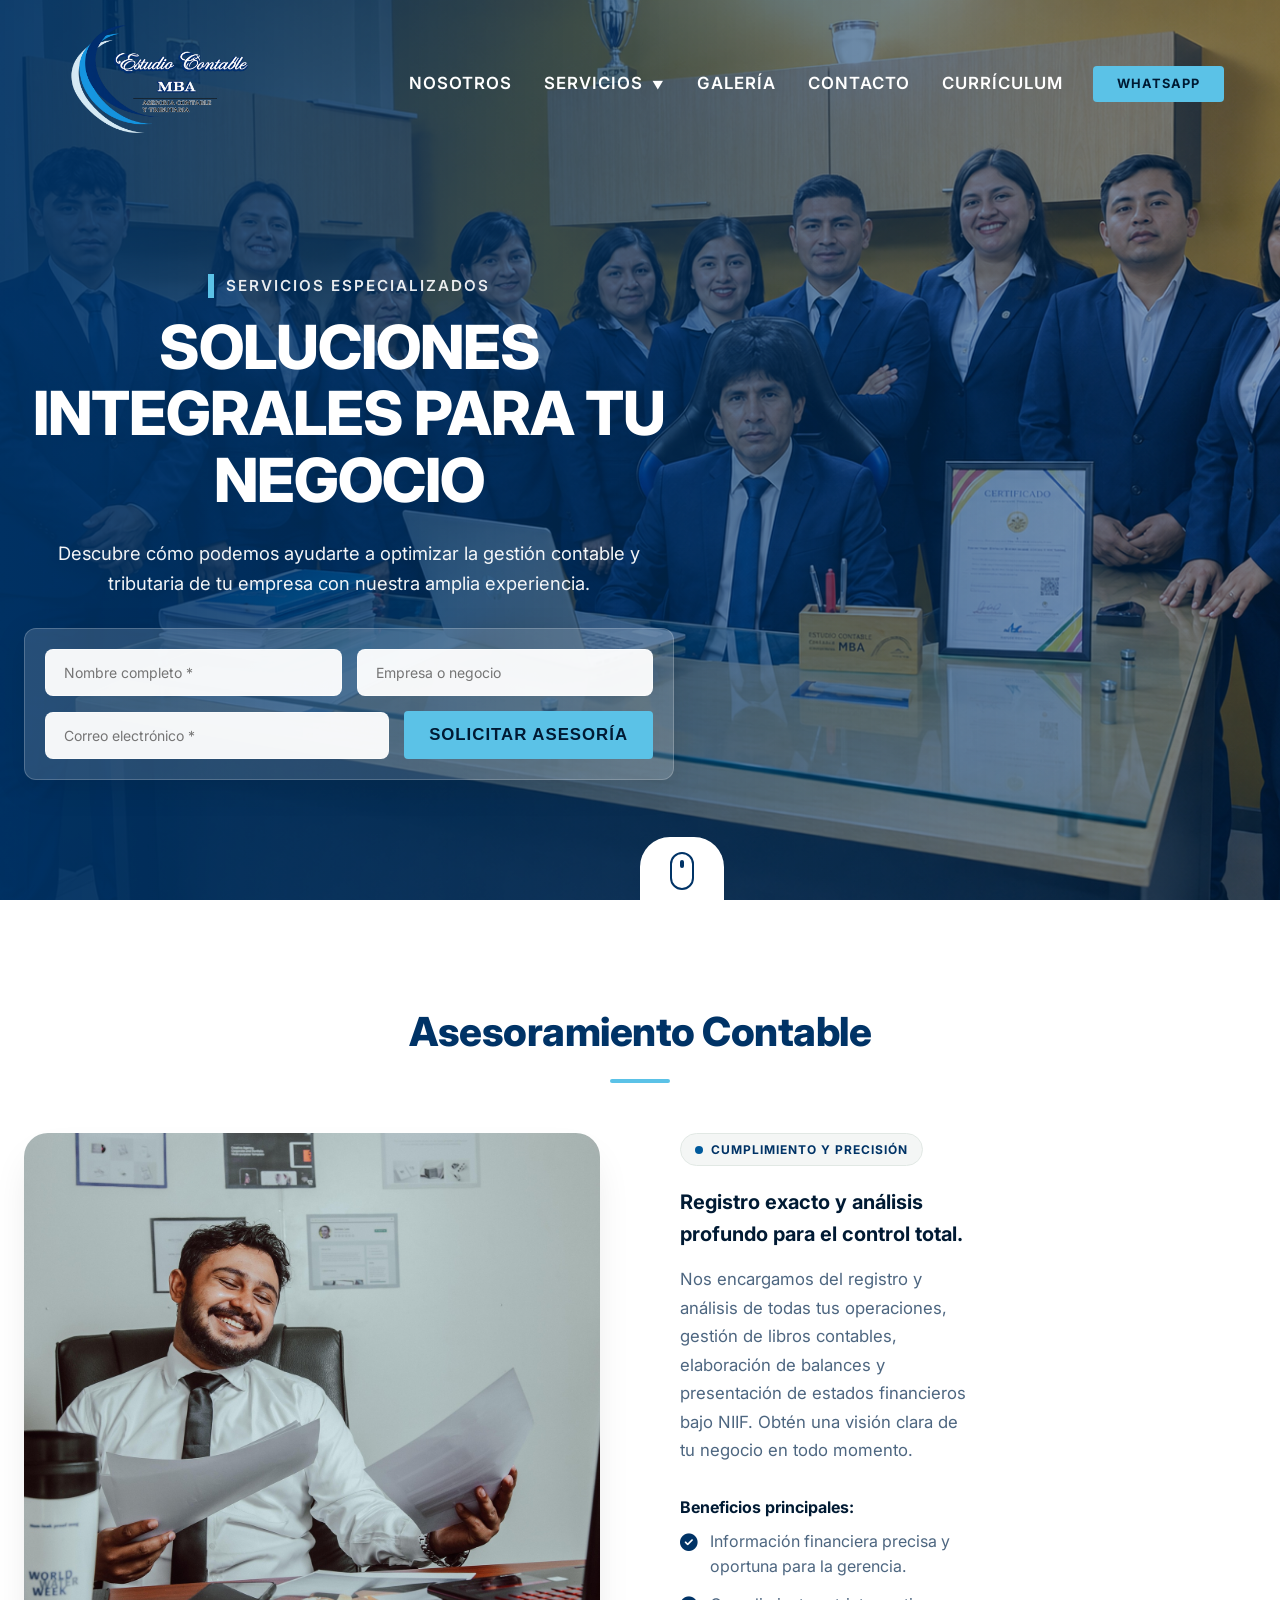
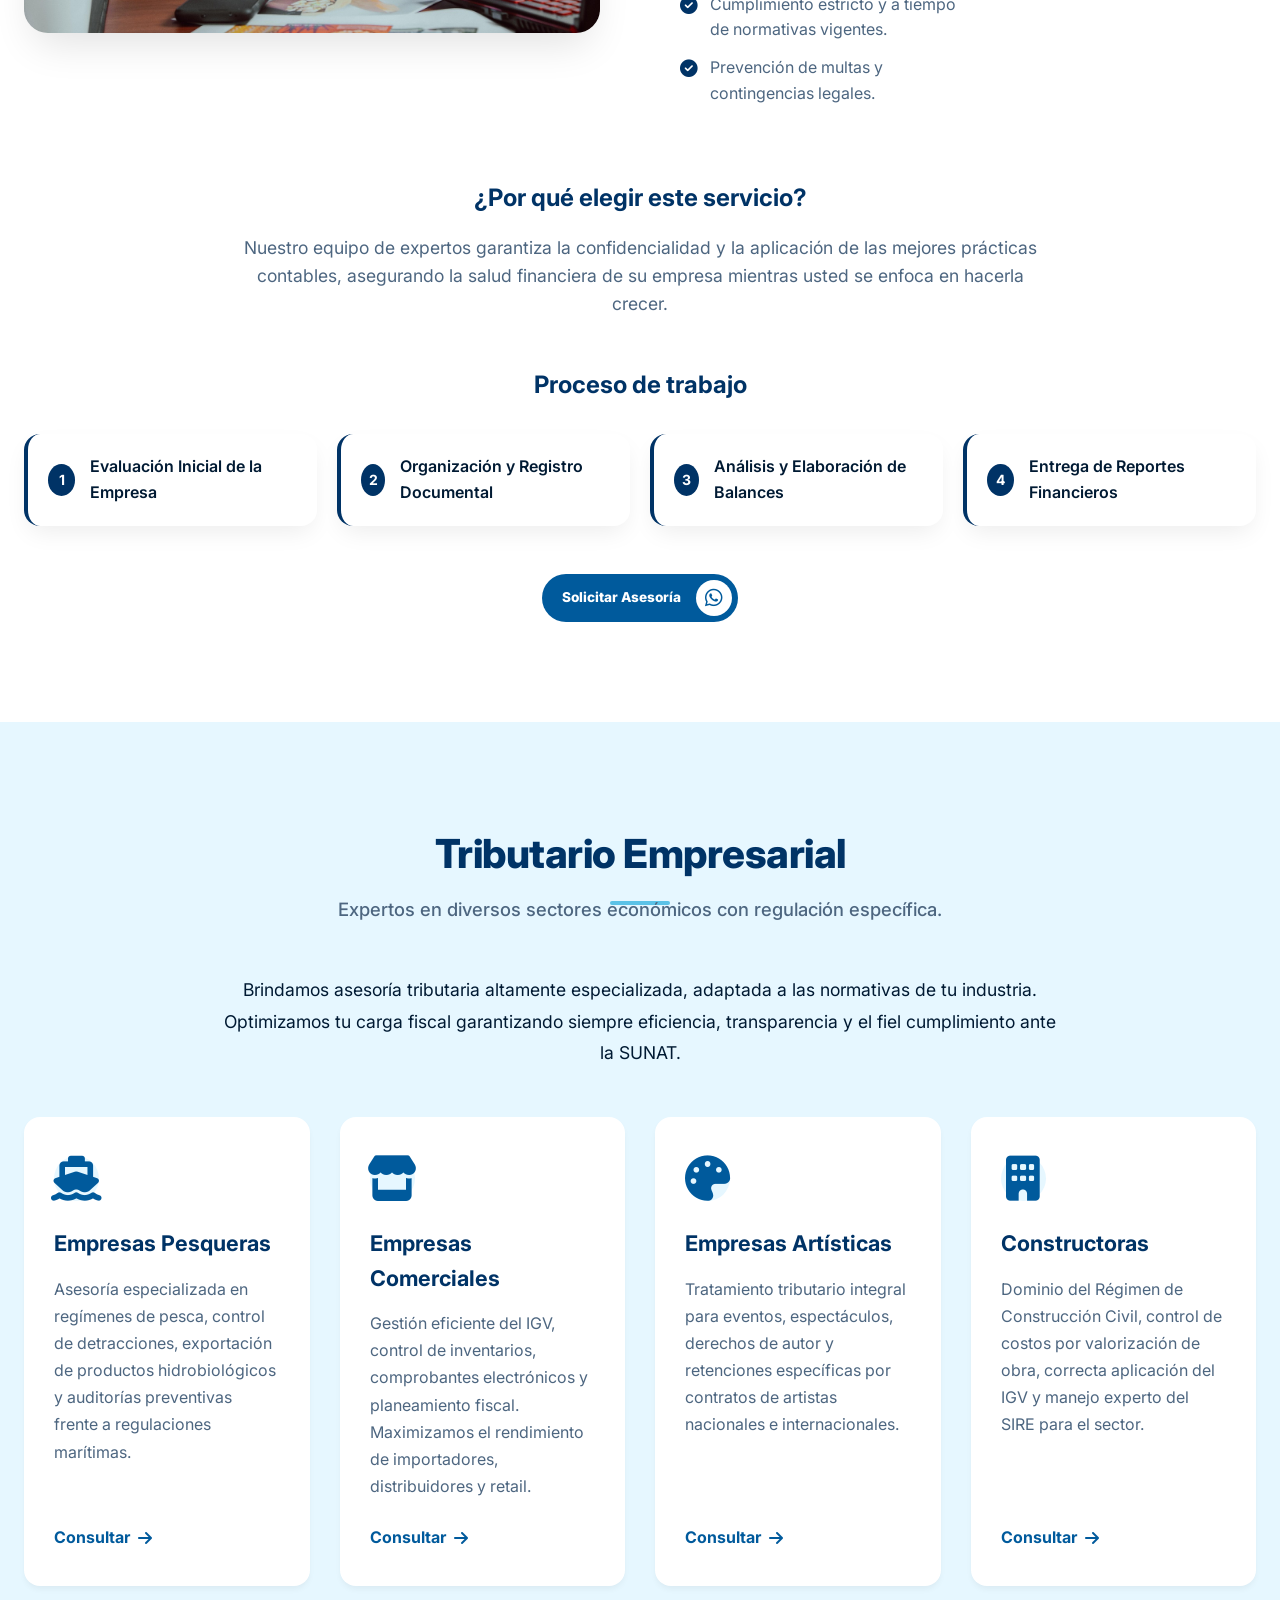
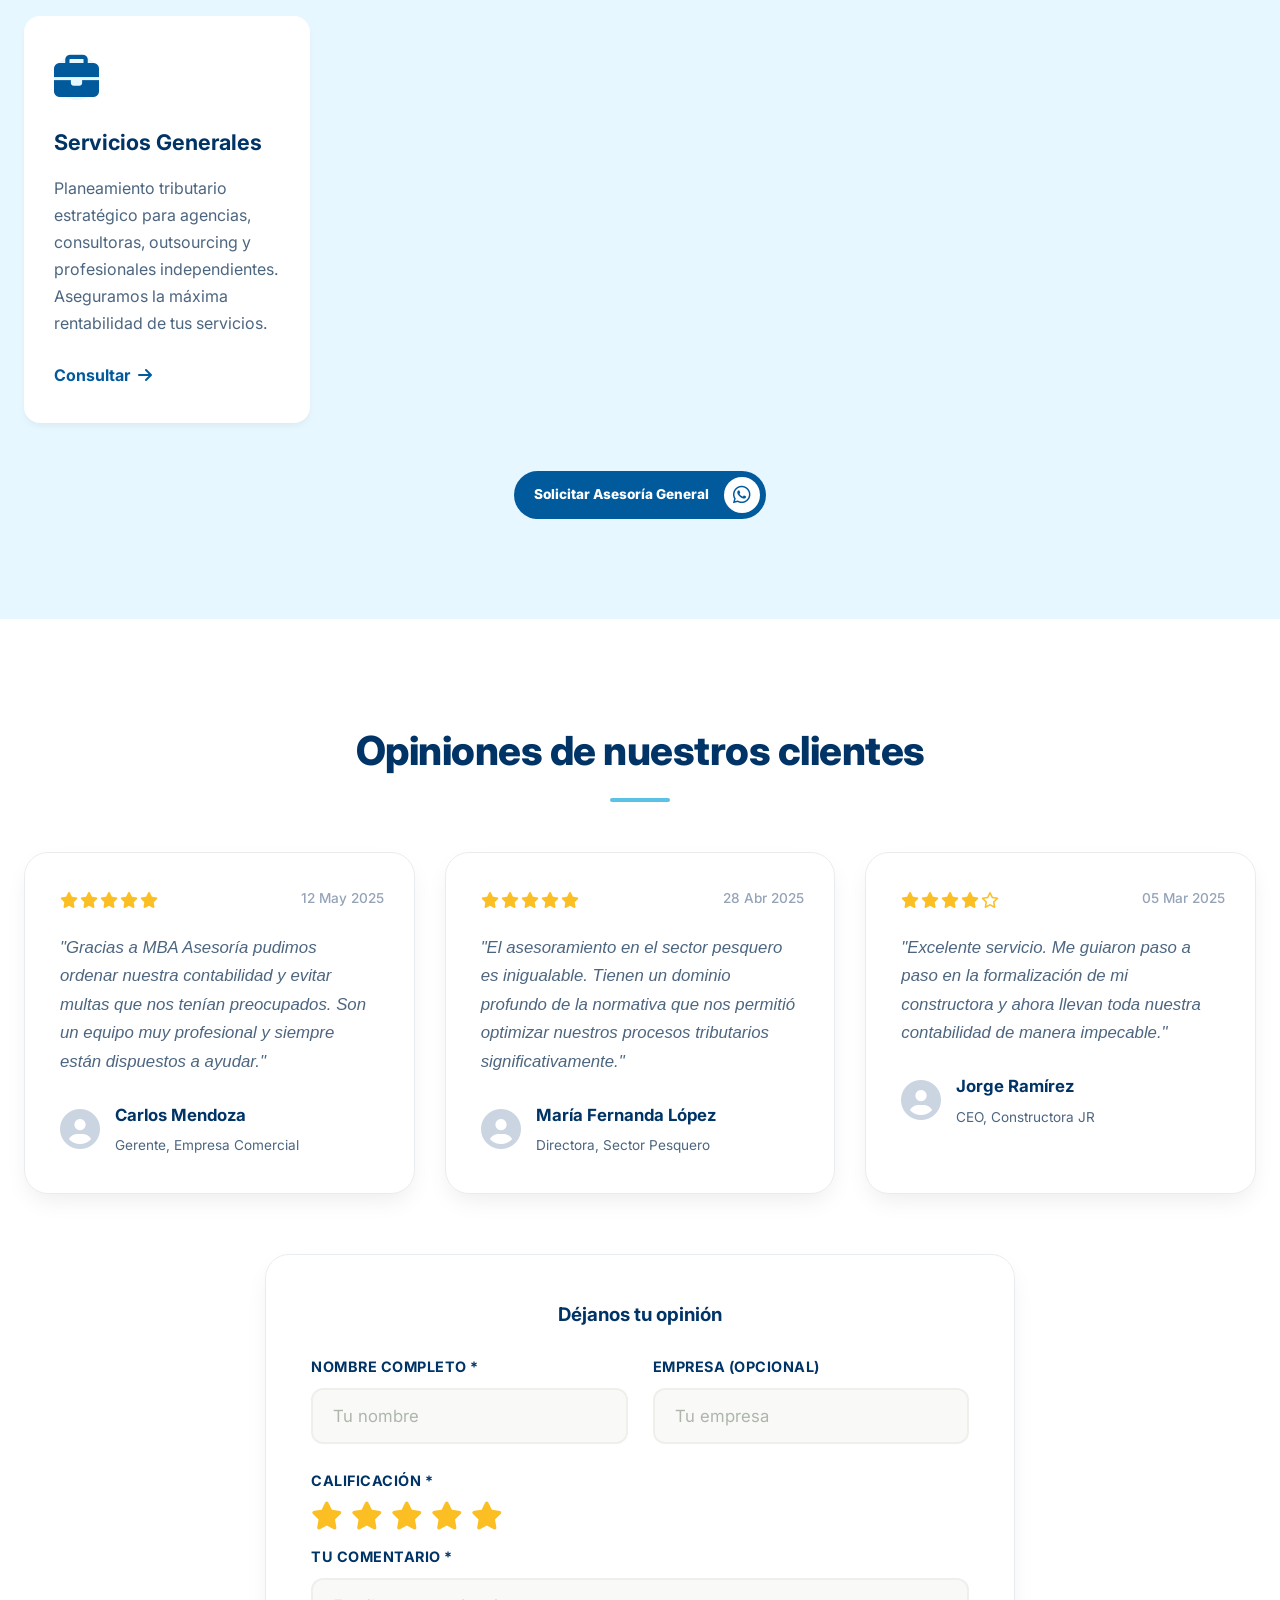
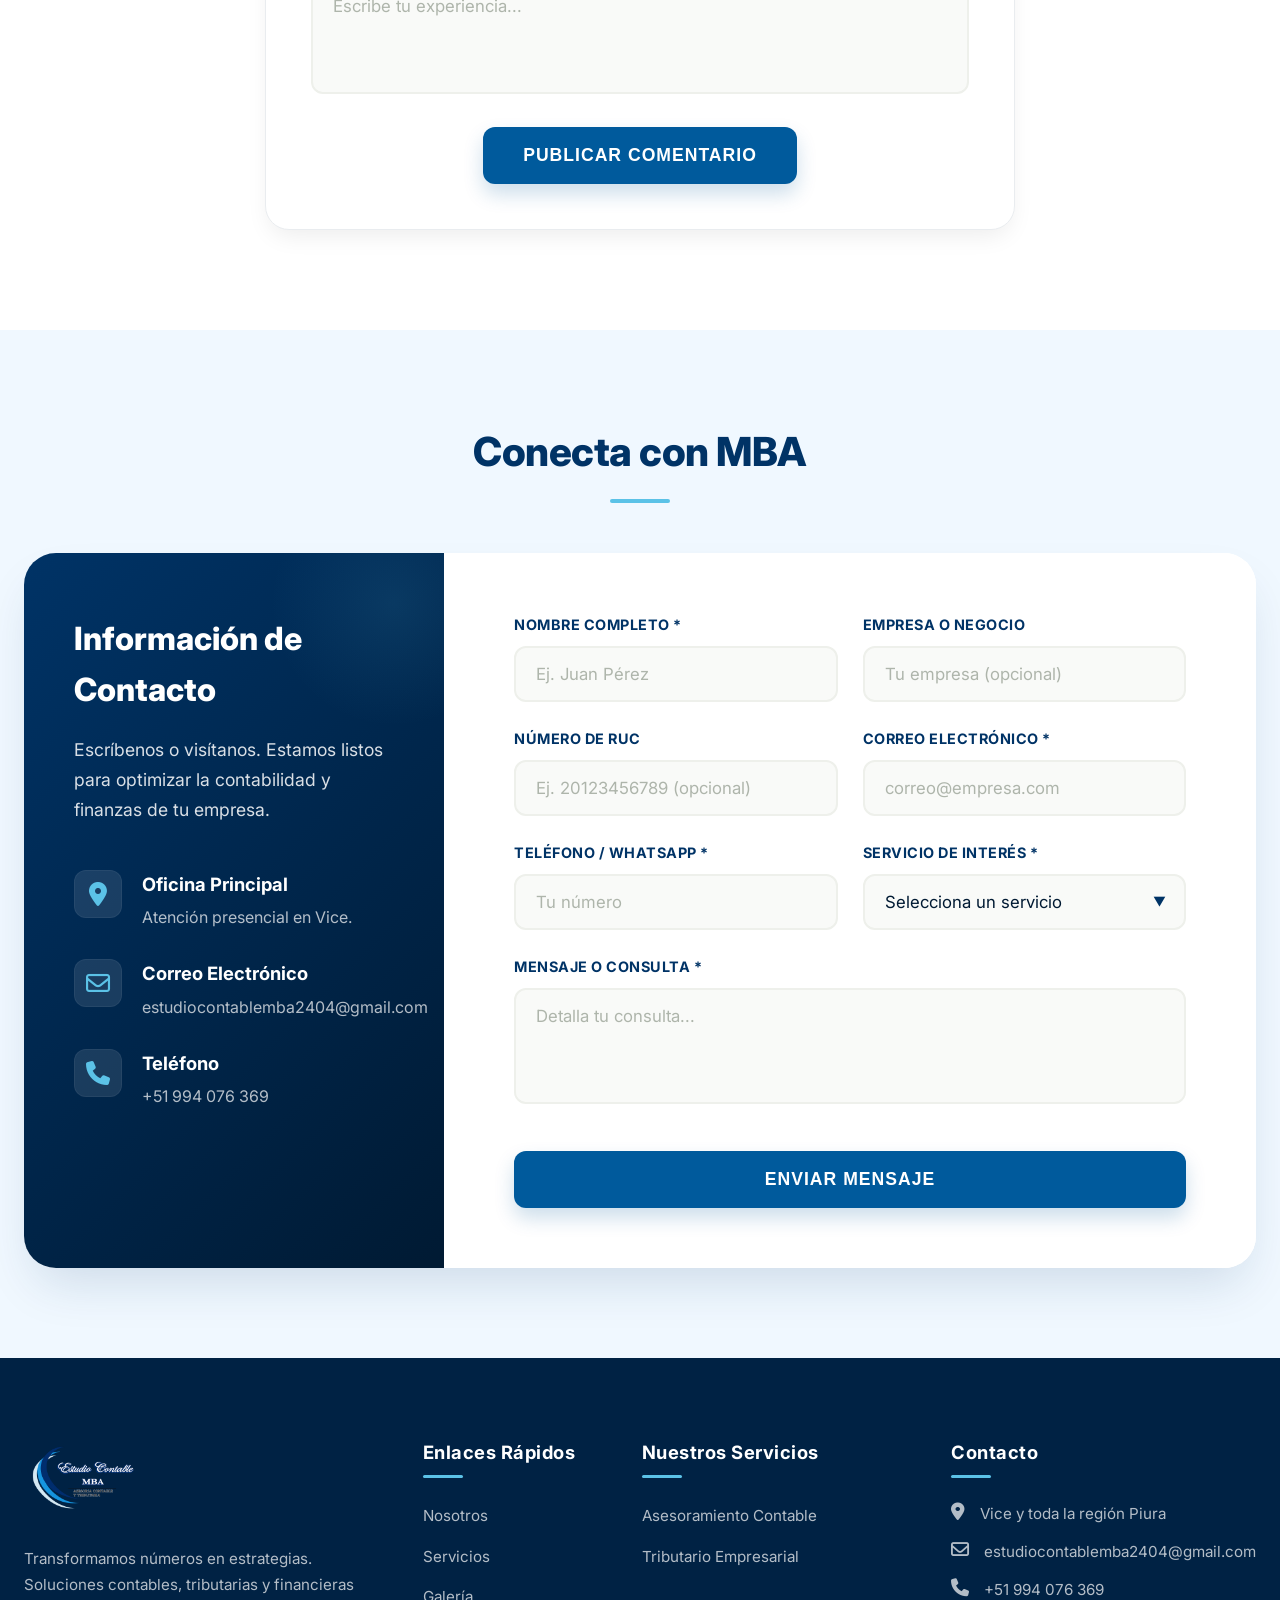
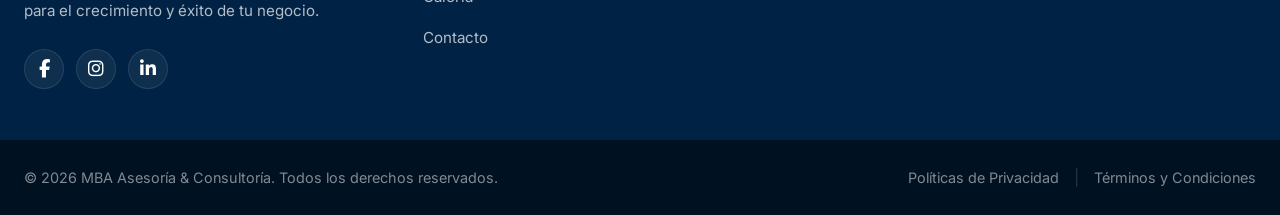
==== commit 1d681cbd: "Update index2.html" ====
--- a/subpaginas/index2.html
+++ b/subpaginas/index2.html
@@ -6,7 +6,7 @@
     <meta name="viewport" content="width=device-width, initial-scale=1.0, user-scalable=yes">
     <title>Servicios | MBA Asesoría & Consultoría</title>
 
-    <link rel="icon" href="/imagenes/LOGO MBA.png" type="image/png">
+    <link rel="icon" href="../imagenes/LOGO MBA.png" type="image/png">
 
     <link rel="preconnect" href="https://fonts.googleapis.com">
     <link rel="preconnect" href="https://fonts.gstatic.com" crossorigin>
--- a/estilos/estilos.css
+++ b/estilos/estilos.css
@@ -57,6 +57,26 @@
     width: 100%;
 }
 
+/* ==========================================
+   LÍMITES INDEPENDIENTES POR SECCIÓN 
+   (Rompe la línea vertical única)
+   ========================================== */
+.nav-wrapper .contenedor {
+    max-width: 95%; /* Ocupa casi todo el ancho para separar el logo y menú */
+}
+
+.hero-contenedor.contenedor {
+    max-width: 1350px; /* Un poco más amplio para los textos principales */
+}
+
+.seccion-contacto .container-section {
+    max-width: 1400px; /* Da más espacio al formulario y la info */
+}
+
+.footer-profesional .contenedor {
+    max-width: 1600px; /* Footer bien extendido */
+}
+
 .seccion-clara { background-color: var(--color-bg-white); }
 .seccion-gris { background-color: var(--color-bg-gray); }
 .seccion-contacto { background-color: var(--color-bg-light); }
--- a/estilos/estilos_subpaginas.css
+++ b/estilos/estilos_subpaginas.css
@@ -0,0 +1,366 @@
+/* ==========================================
+   ESTILOS EXCLUSIVOS PARA SUBPÁGINAS
+   ========================================== */
+
+/* Header Form Mini */
+.header-mini-form {
+    background: rgba(255, 255, 255, 0.15);
+    padding: 20px;
+    border-radius: 12px;
+    backdrop-filter: blur(10px);
+    -webkit-backdrop-filter: blur(10px);
+    border: 1px solid rgba(255, 255, 255, 0.2);
+    box-shadow: 0 8px 32px rgba(0, 0, 0, 0.1);
+    max-width: 800px;
+    margin: 0 auto;
+}
+
+.form-mini-row {
+    display: flex;
+    gap: 15px;
+    align-items: center;
+    justify-content: center;
+    flex-wrap: wrap;
+}
+
+.form-mini-row input {
+    padding: 14px 18px;
+    border: 1px solid rgba(255, 255, 255, 0.4);
+    border-radius: 8px;
+    background: rgba(255, 255, 255, 0.95);
+    font-family: var(--font-main, 'Inter', sans-serif);
+    font-size: 14px;
+    color: var(--color-text-dark, #333);
+    flex: 1;
+    min-width: 200px;
+    transition: all 0.3s ease;
+}
+
+.form-mini-row input:focus {
+    outline: none;
+    border-color: var(--color-accent, #5bc2e7);
+    box-shadow: 0 0 0 3px rgba(255, 255, 255, 0.5);
+    background: #ffffff;
+}
+
+.form-mini-row .btn-solid-accent {
+    margin-top: 0;
+    padding: 14px 25px;
+    min-width: 180px;
+    white-space: nowrap;
+}
+
+#mensaje-estado-header {
+    margin-top: 15px;
+    font-weight: 500;
+}
+
+/* Detalles de Servicios */
+.seccion-servicio-detalle {
+    padding: 100px 0;
+}
+
+.seccion-servicio-detalle .container-section {
+    max-width: 1450px; /* Mucho más amplio para que la cuadrícula imagen-texto respire y no quede limitada */
+}
+
+.servicio-detalle-grid {
+    display: grid;
+    grid-template-columns: 1fr 1fr;
+    gap: 80px;
+    align-items: start;
+    margin-top: 50px;
+}
+
+.servicio-detalle-grid .servicio-img {
+    max-width: 100%; /* Elimina la restricción del max-width: 50% del css principal */
+}
+
+.servicio-detalle-grid .servicio-img img {
+    width: 100%;
+    height: 100%;
+    min-height: 500px;
+    max-width: 100%; /* Elimina la restricción de 500px del css principal */
+    object-fit: cover;
+    border-radius: var(--radius-lg, 24px);
+    box-shadow: var(--shadow-lg, 0 20px 40px -10px rgba(0,0,0,0.12));
+    transition: transform 0.4s ease;
+}
+
+.servicio-detalle-grid .servicio-img:hover img {
+    transform: translateY(-10px);
+}
+
+.lista-beneficios {
+    list-style: none;
+    padding: 0;
+    margin-bottom: 25px;
+}
+
+.lista-beneficios li {
+    margin-bottom: 12px;
+    font-size: 1rem;
+    display: flex;
+    align-items: flex-start;
+    gap: 12px;
+    color: var(--color-text-muted, #475569);
+}
+
+.lista-beneficios li i {
+    color: var(--color-primary, #003366);
+    margin-top: 5px;
+    font-size: 1.1rem;
+}
+
+.proceso-steps {
+    display: flex;
+    flex-direction: column;
+    gap: 12px;
+    margin-bottom: 30px;
+}
+
+.proceso-steps.horizontal-steps {
+    flex-direction: row;
+    flex-wrap: wrap;
+    justify-content: center;
+    gap: 20px;
+}
+
+.horizontal-steps .step {
+    flex: 1;
+    min-width: 250px;
+    justify-content: flex-start;
+    padding: 20px;
+    box-shadow: var(--shadow-md, 0 10px 25px -5px rgba(0,0,0,0.08));
+}
+
+.step {
+    display: flex;
+    align-items: center;
+    gap: 15px;
+    background: var(--color-bg-white, #ffffff);
+    padding: 14px 20px;
+    border-radius: var(--radius-md, 16px);
+    box-shadow: var(--shadow-sm, 0 4px 6px -1px rgba(0,0,0,0.05));
+    font-weight: 600;
+    border-left: 4px solid var(--color-primary, #003366);
+    color: var(--color-text-dark, #001a33);
+}
+
+.step span {
+    background: var(--color-primary, #003366);
+    color: white;
+    width: 32px;
+    height: 32px;
+    display: flex;
+    align-items: center;
+    justify-content: center;
+    border-radius: 50%;
+    font-size: 14px;
+    font-weight: bold;
+}
+
+/* Sectores Tributarios */
+.sectores-detalle-grid {
+    display: grid;
+    grid-template-columns: repeat(auto-fit, minmax(280px, 1fr));
+    gap: 30px;
+}
+
+.sector-detalle-card {
+    background: var(--color-bg-white, #ffffff);
+    padding: 35px 30px;
+    border-radius: var(--radius-md, 16px);
+    box-shadow: var(--shadow-sm, 0 4px 6px -1px rgba(0,0,0,0.05));
+    transition: transform 0.3s ease, box-shadow 0.3s ease;
+    border-top: 4px solid transparent;
+    display: flex;
+    flex-direction: column;
+    height: 100%;
+}
+
+.sector-detalle-card:hover {
+    transform: translateY(-8px);
+    box-shadow: var(--shadow-lg, 0 20px 40px -10px rgba(0,0,0,0.12));
+    border-top-color: var(--color-accent, #5bc2e7);
+}
+
+.sector-detalle-card h3 {
+    margin-bottom: 15px;
+    font-size: 1.35rem;
+    color: var(--color-primary, #003366);
+}
+
+.sector-detalle-card p {
+    color: var(--color-text-muted, #475569);
+    font-size: 1rem;
+    margin-bottom: 25px;
+    line-height: 1.7;
+    flex: 1;
+}
+
+.sector-icon {
+    font-size: 45px;
+    color: var(--color-secondary, #005a9c);
+    margin-bottom: 25px;
+    transition: transform 0.3s ease;
+}
+
+.sector-detalle-card:hover .sector-icon {
+    transform: scale(1.1);
+}
+
+.btn-text {
+    color: var(--color-secondary, #005a9c);
+    text-decoration: none;
+    font-weight: 700;
+    display: flex;
+    align-items: center;
+    gap: 8px;
+    transition: gap 0.3s ease, color 0.3s ease;
+}
+
+.btn-text:hover {
+    gap: 12px;
+    color: var(--color-primary, #003366);
+}
+
+/* Comentarios / Opiniones */
+.comentarios-grid {
+    display: grid;
+    grid-template-columns: repeat(auto-fit, minmax(300px, 1fr));
+    gap: 30px;
+    margin-bottom: 60px;
+}
+
+.comentario-card {
+    background: var(--color-bg-white, #ffffff);
+    padding: 35px;
+    border-radius: var(--radius-lg, 24px);
+    box-shadow: var(--shadow-md, 0 10px 25px -5px rgba(0,0,0,0.08));
+    position: relative;
+    border: 1px solid var(--color-border, #e9ecef);
+}
+
+.comentario-card .estrellas {
+    color: #fbbf24;
+    margin-bottom: 20px;
+    font-size: 16px;
+    letter-spacing: 2px;
+}
+
+.comentario-texto {
+    font-style: italic;
+    color: var(--color-text-muted, #475569);
+    margin-bottom: 25px;
+    line-height: 1.7;
+    font-size: 1.05rem;
+}
+
+.comentario-autor {
+    display: flex;
+    align-items: center;
+    gap: 15px;
+}
+
+.autor-info h5 {
+    margin: 0 0 4px 0;
+    font-size: 1.05rem;
+    color: var(--color-primary, #003366);
+}
+
+.autor-info span {
+    font-size: 0.85rem;
+    color: var(--color-text-muted, #475569);
+}
+
+.fecha-comentario {
+    position: absolute;
+    top: 35px;
+    right: 30px;
+    font-size: 0.85rem;
+    color: #94a3b8;
+    font-weight: 500;
+}
+
+/* Formulario Comentarios */
+.formulario-comentario-wrapper {
+    background: var(--color-bg-white, #ffffff);
+    padding: 45px;
+    border-radius: var(--radius-lg, 24px);
+    box-shadow: var(--shadow-md, 0 10px 25px -5px rgba(0,0,0,0.08));
+    max-width: 750px;
+    margin: 0 auto;
+    border: 1px solid var(--color-border, #e9ecef);
+}
+
+.estrellas-input {
+    display: flex;
+    gap: 8px;
+    color: #e2e8f0;
+    font-size: 28px;
+    cursor: pointer;
+}
+
+.estrellas-input i.active {
+    color: #fbbf24;
+}
+
+.estrellas-input i:hover {
+    transform: scale(1.1);
+    transition: transform 0.2s ease;
+}
+
+/* Utilidades adicionales */
+.text-center { text-align: center; }
+.mt-2 { margin-top: 0.5rem; }
+.mt-3 { margin-top: 1rem; }
+.mt-4 { margin-top: 1.5rem; }
+.mt-5 { margin-top: 3rem; }
+
+.subtitulo-central { 
+    text-align: center; 
+    font-size: 1.15rem; 
+    color: var(--color-text-muted, #475569); 
+    margin-top: -10px; 
+    margin-bottom: 30px;
+    font-weight: 500;
+}
+
+.texto-central { 
+    text-align: center; 
+    max-width: 850px; 
+    margin: 0 auto; 
+    font-size: 1.1rem; 
+    line-height: 1.8; 
+    color: var(--color-text-dark, #333);
+}
+
+/* Ajustes Responsive Especiales */
+@media (max-width: 992px) {
+    .servicio-detalle-grid {
+        gap: 40px;
+    }
+}
+
+@media (max-width: 768px) {
+    .servicio-detalle-grid {
+        grid-template-columns: 1fr;
+    }
+    
+    .form-mini-row {
+        flex-direction: column;
+    }
+    
+    .form-mini-row input, .form-mini-row button {
+        width: 100%;
+    }
+    
+    .seccion-servicio-detalle {
+        padding: 60px 0;
+    }
+    
+    .formulario-comentario-wrapper {
+        padding: 30px 20px;
+    }
+}
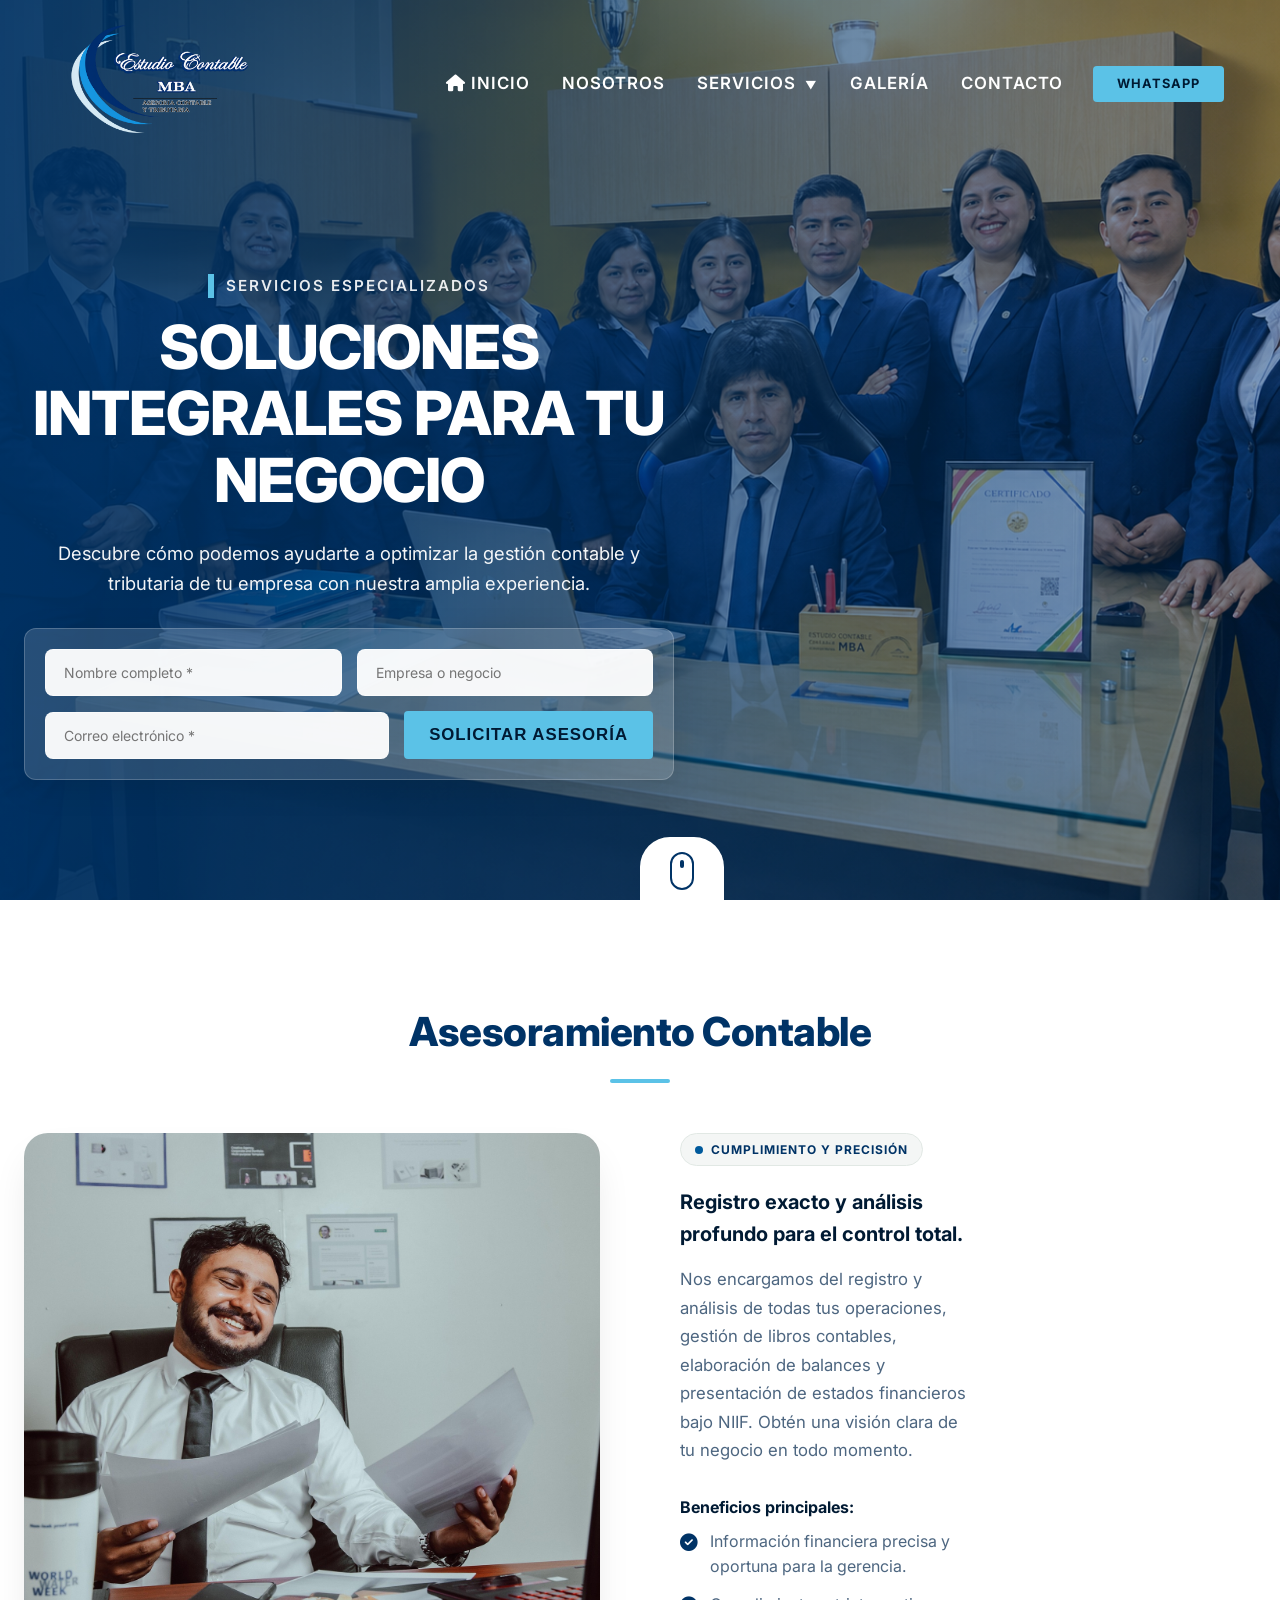
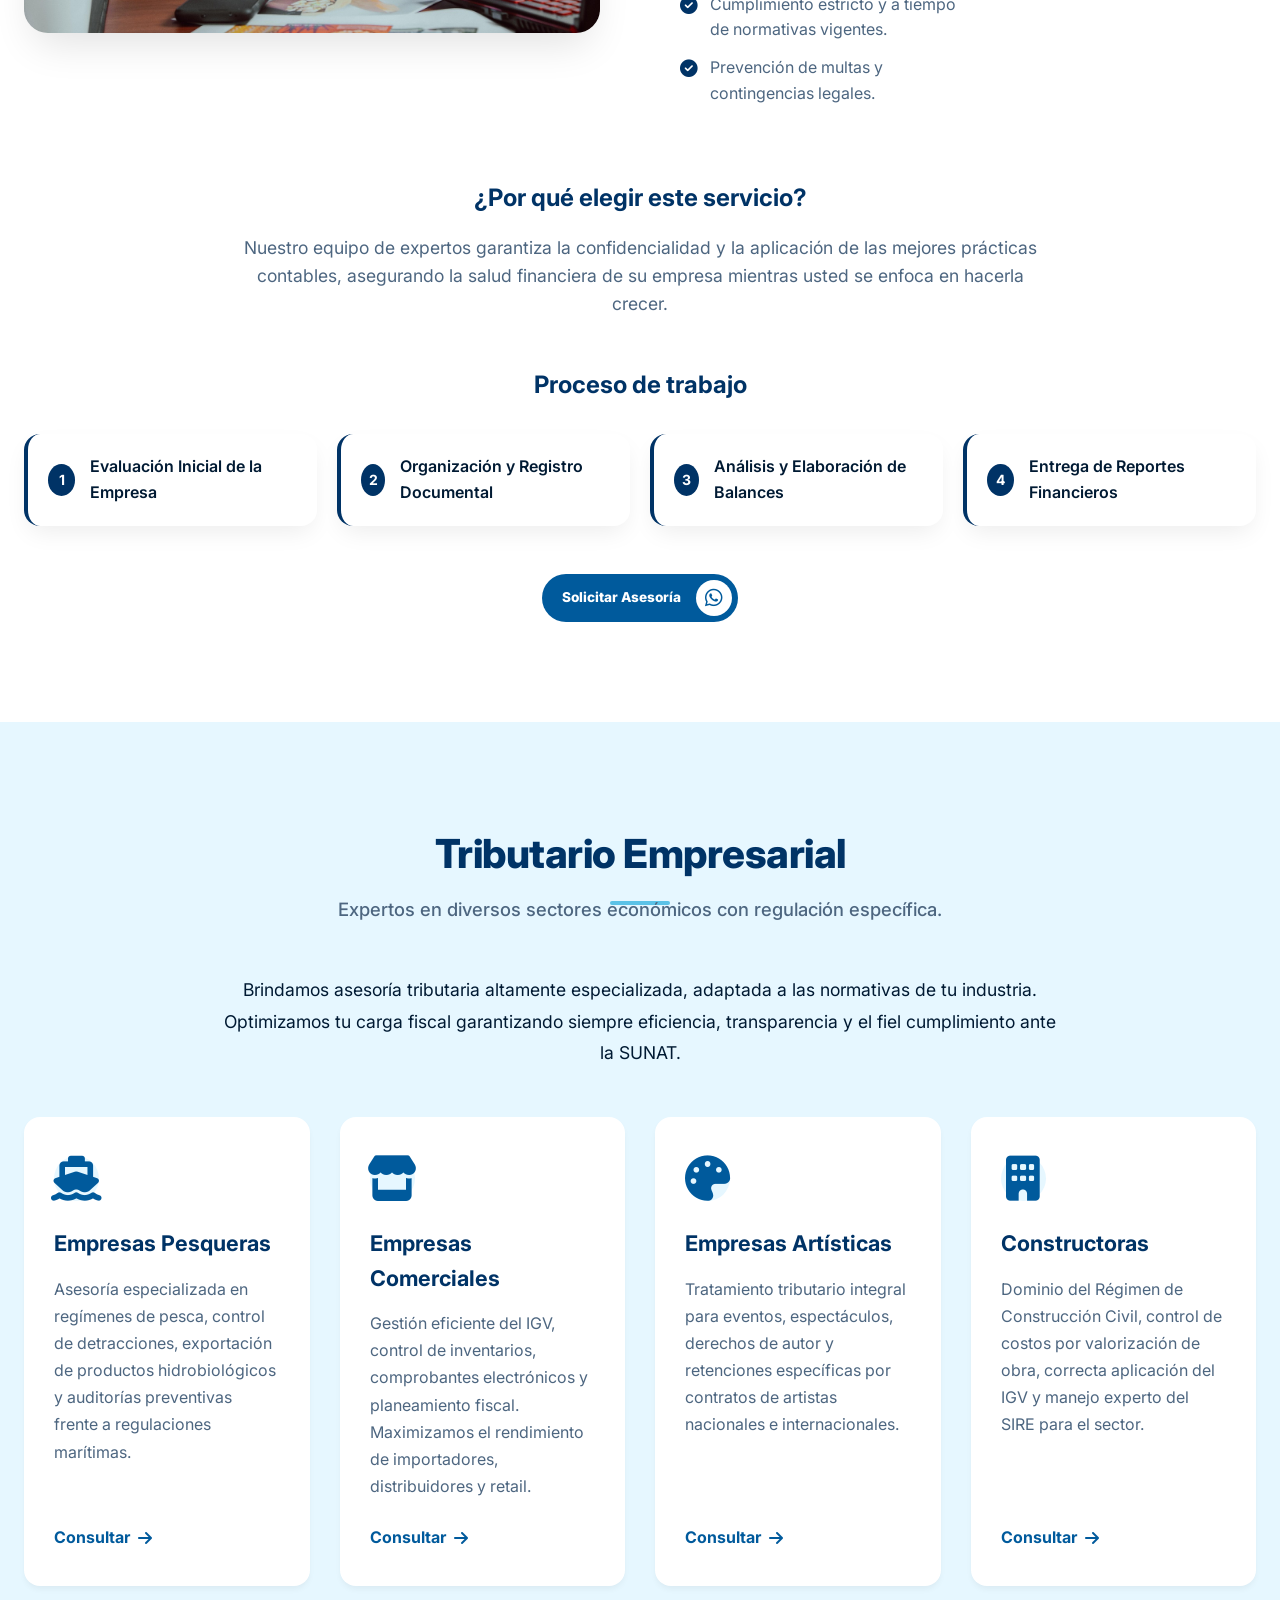
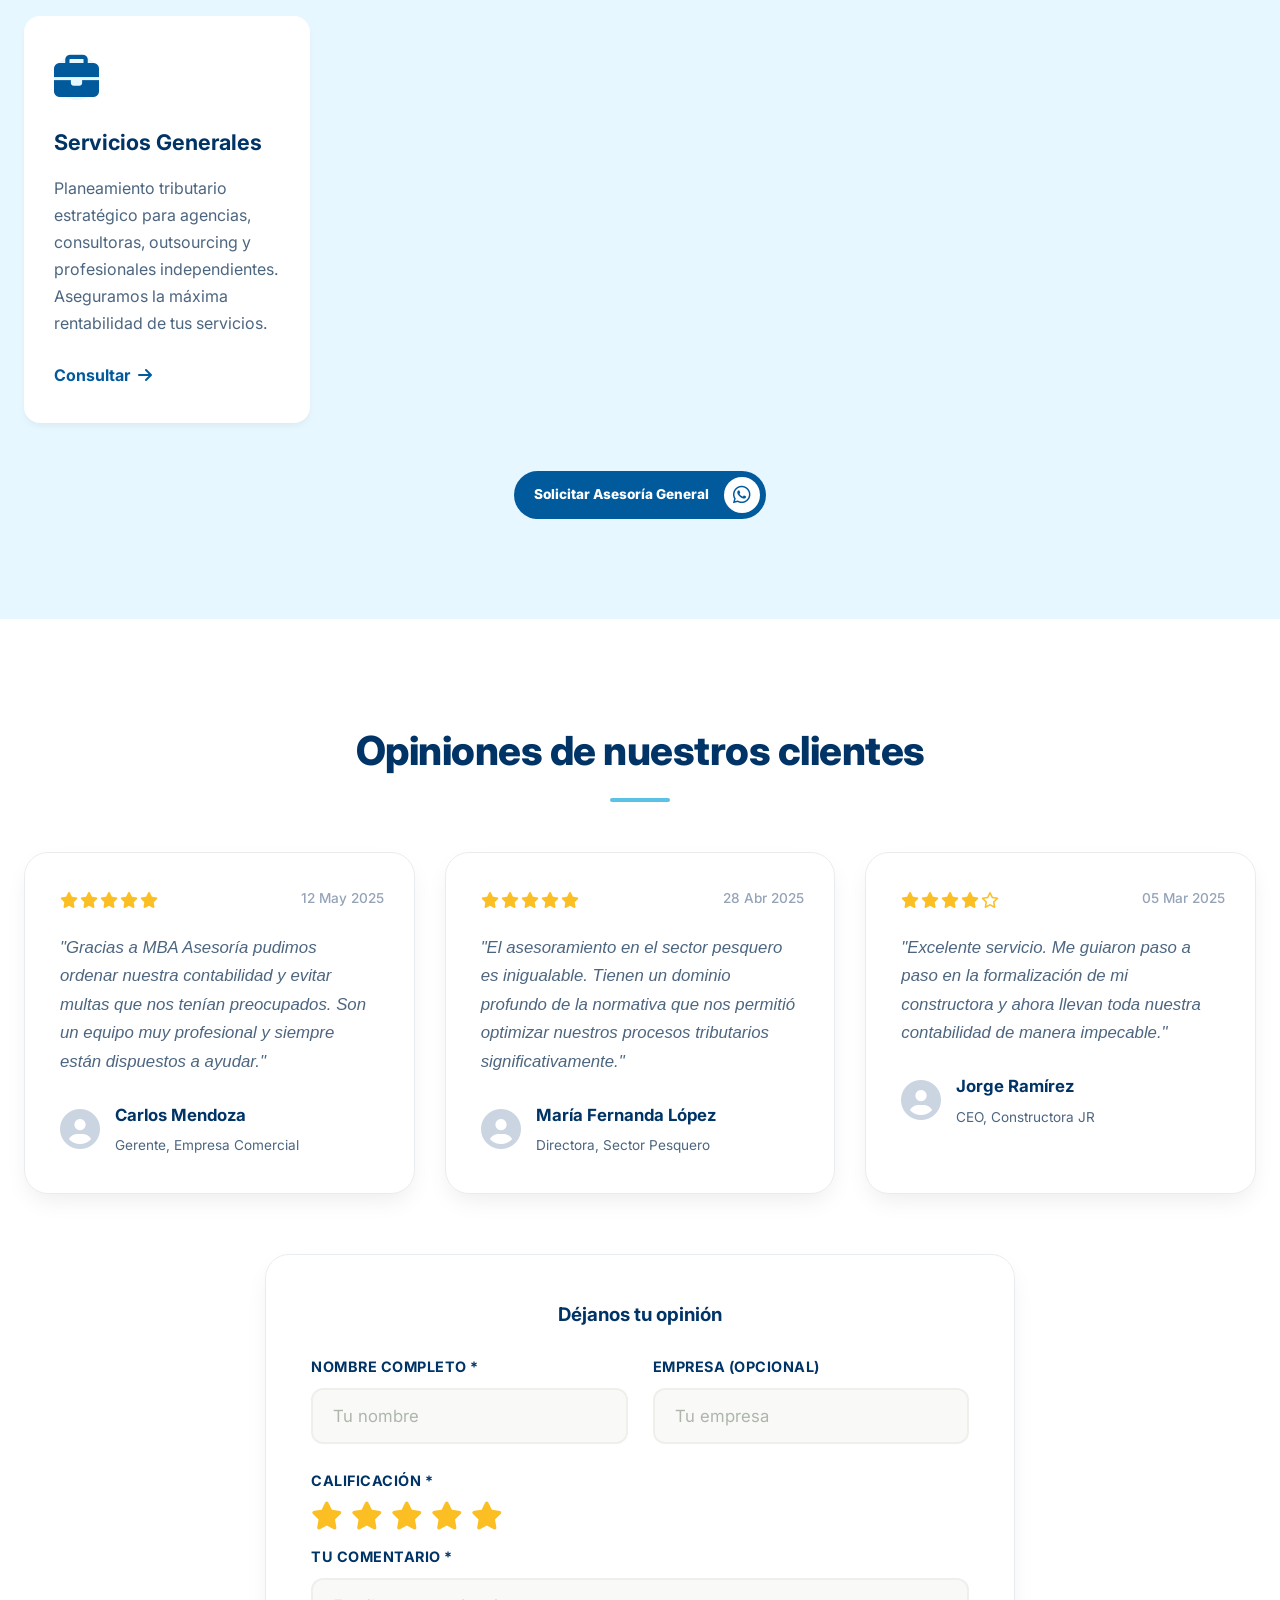
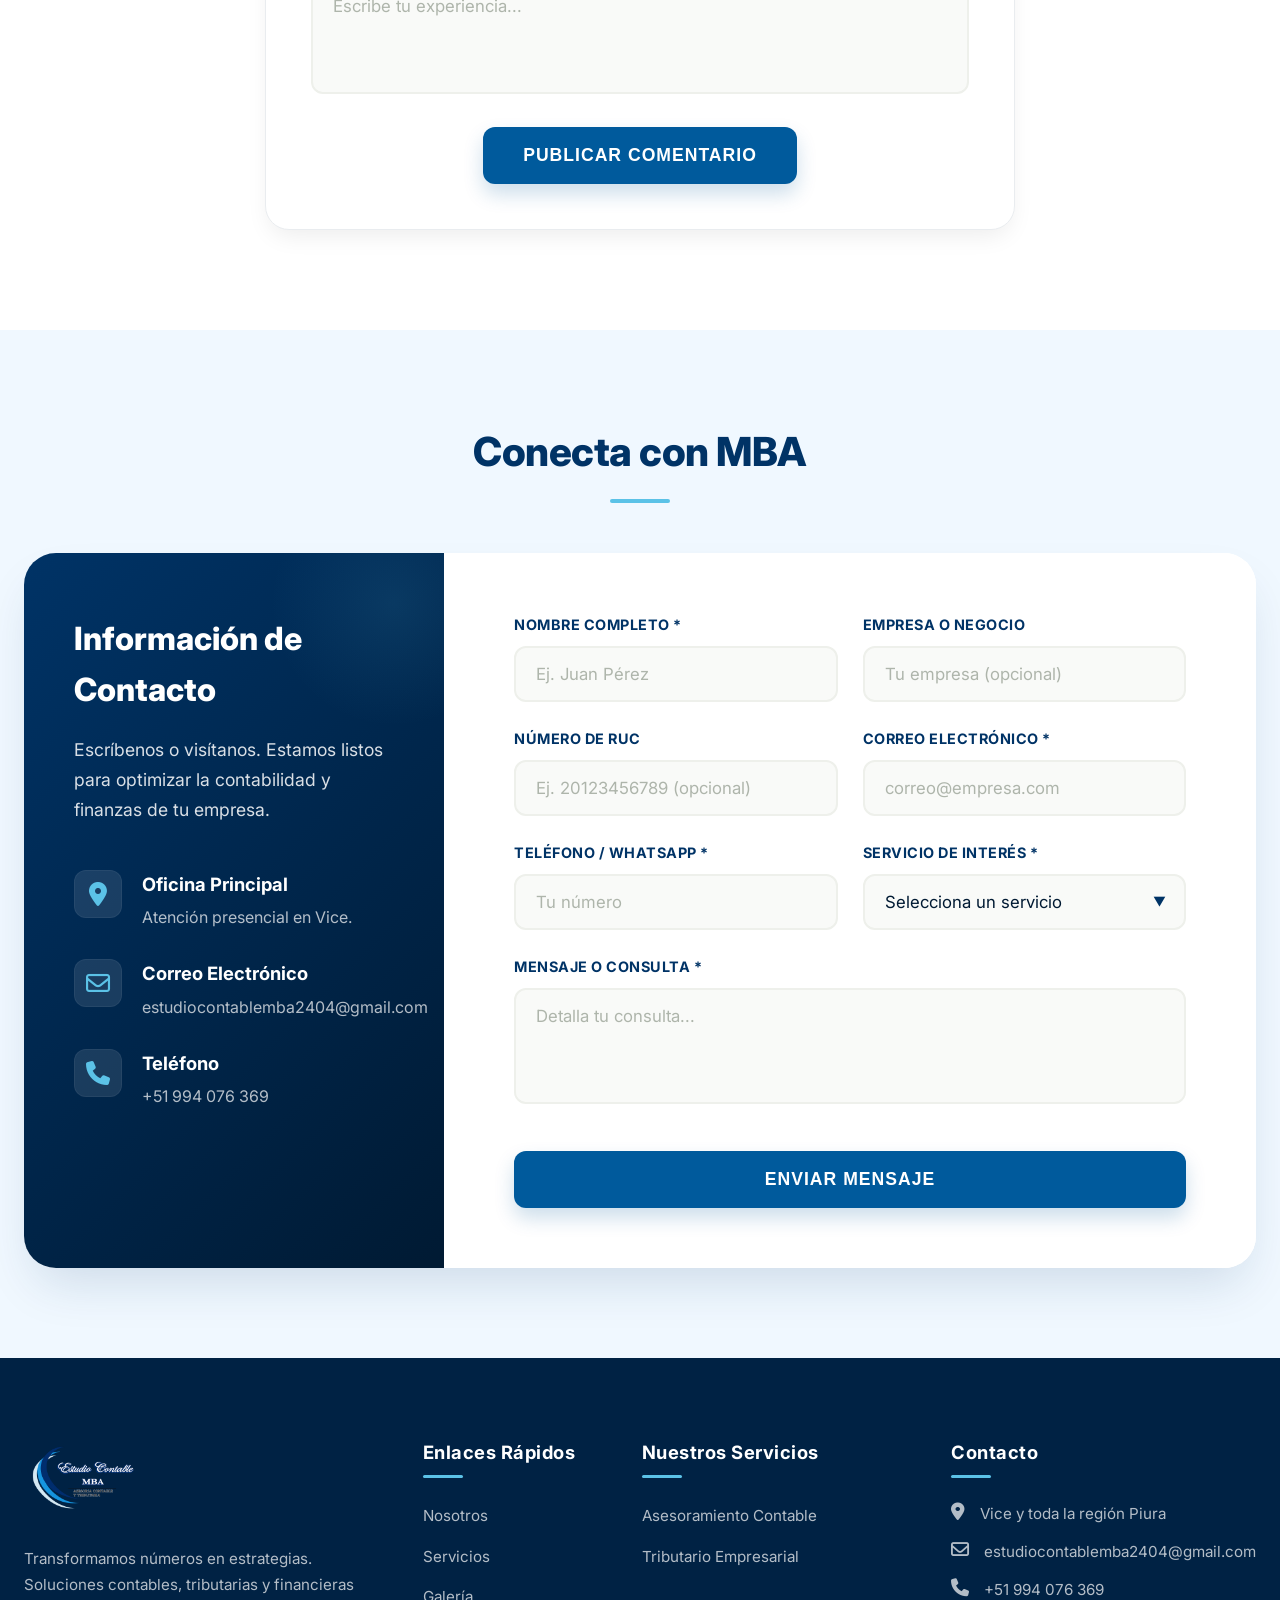
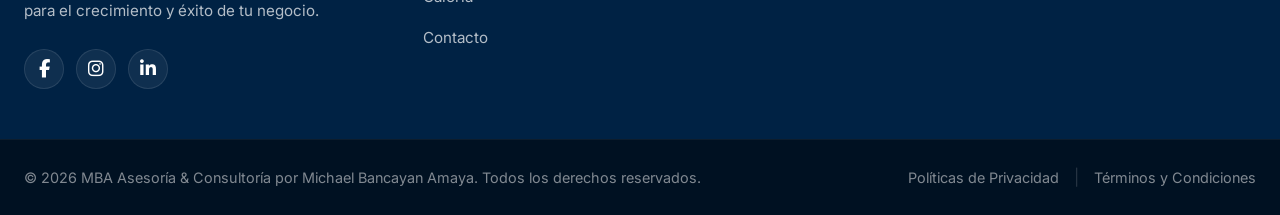
==== commit c6771454: "Update footer text and remove curriculum link" ====
--- a/subpaginas/index2.html
+++ b/subpaginas/index2.html
@@ -40,6 +40,7 @@
                         </div>
                         <nav class="menu menu-blanco" id="nav-menu">
                             <ul>
+                                <li><a href="../index.html" style="color:inherit; text-decoration:none;"><i class="fa-solid fa-house"></i> Inicio</a></li>
                                 <li><a href="../index.html#sobre"
                                         style="color:inherit; text-decoration:none;">Nosotros</a></li>
                                 <li class="dropdown">
@@ -53,8 +54,6 @@
                                 <li><a href="../index.html#carrusel"
                                         style="color:inherit; text-decoration:none;">Galería</a></li>
                                 <li><a href="#contacto" style="color:inherit; text-decoration:none;">Contacto</a></li>
-                                <li><a href="../index.html#cv"
-                                        style="color:inherit; text-decoration:none;">Currículum</a></li>
                             </ul>
                         </nav>
                         <a class="nav-btn-whatsapp nav-btn-destacado" href="https://wa.me/51994076369" target="_blank">
@@ -514,7 +513,7 @@
         <div class="footer-bottom">
             <div class="contenedor">
                 <div class="footer-bottom-content">
-                    <p>&copy; 2026 MBA Asesoría & Consultoría. Todos los derechos reservados.</p>
+                    <p>&copy; 2026 MBA Asesoría & Consultoría por Michael Bancayan Amaya. Todos los derechos reservados.</p>
                     <div class="footer-bottom-links">
                         <a href="#">Políticas de Privacidad</a>
                         <span class="separador">|</span>
@@ -640,7 +639,7 @@
         // ==========================================
         // ⚙️ ENVÍO DE FORMULARIOS A GOOGLE SHEETS
         // ==========================================
-        const scriptURL = 'https://script.google.com/macros/s/AKfycbwjhImYrNAMVXxxacIMW8kBl_aMa1dq9CRJsQU_aEEJx1-hh5KAFl4pVtEcw8vpDqfH/exec';
+        const scriptURL = 'https://script.google.com/macros/s/AKfycbxZXDv_WfJMdJb-s_DqZNvWZCrtDs7PaigvMaMQ-XRBbyW01VolI9z5OvjO3Z-xtk6i/exec';
 
         // 1. Formulario Principal de Contacto
         const form = document.getElementById('form-google-sheets');
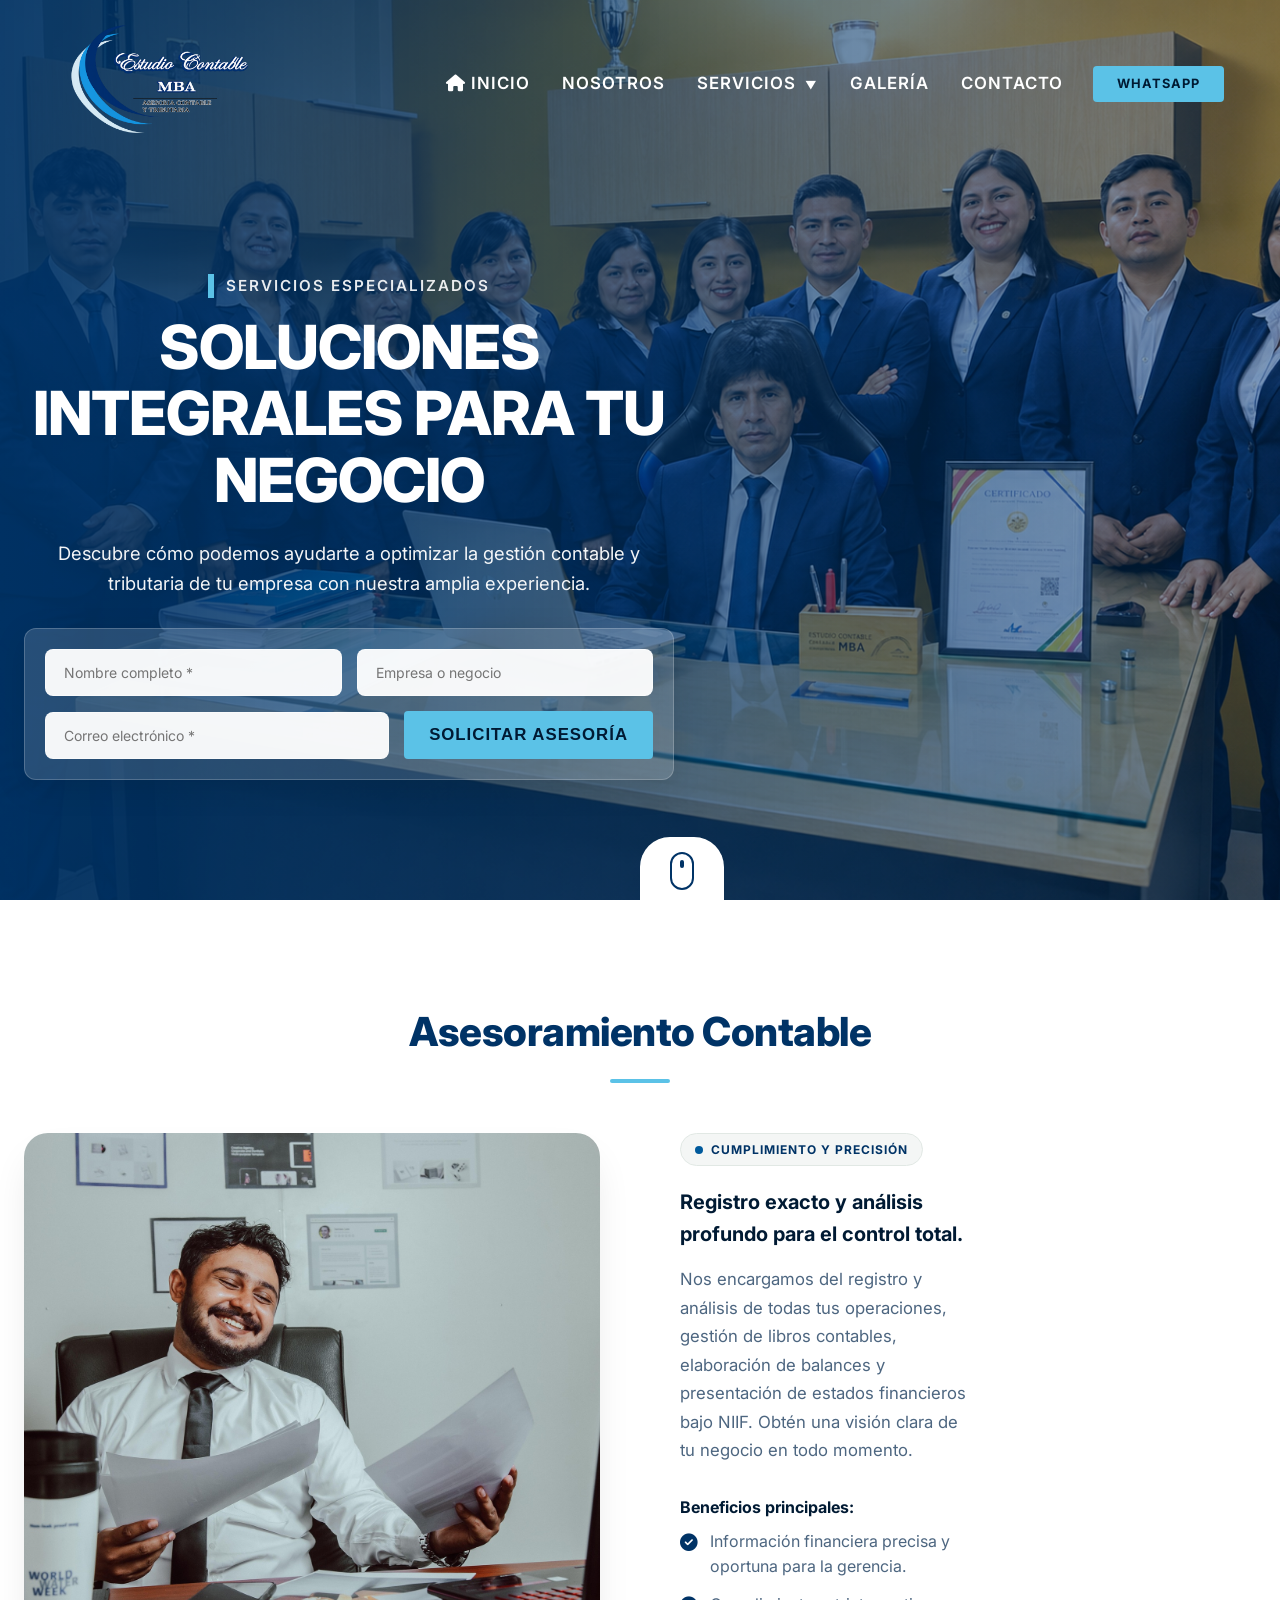
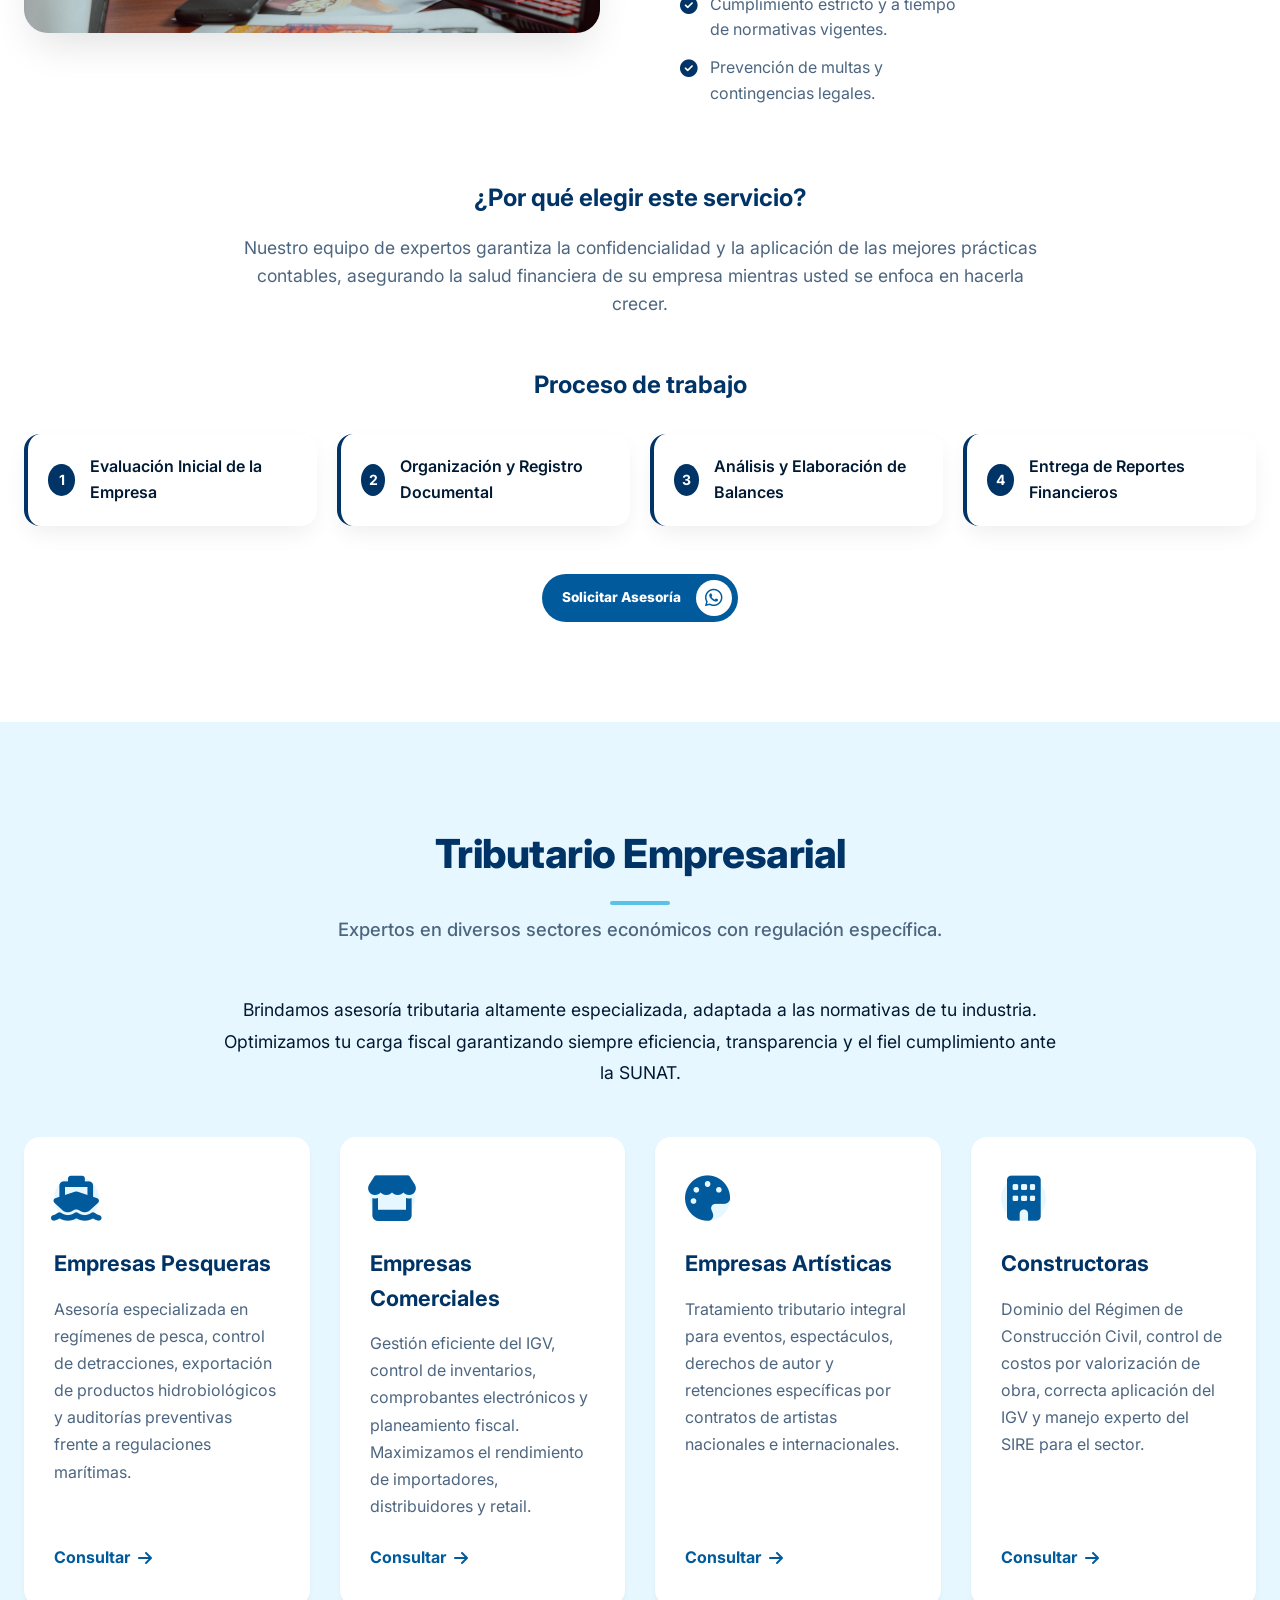
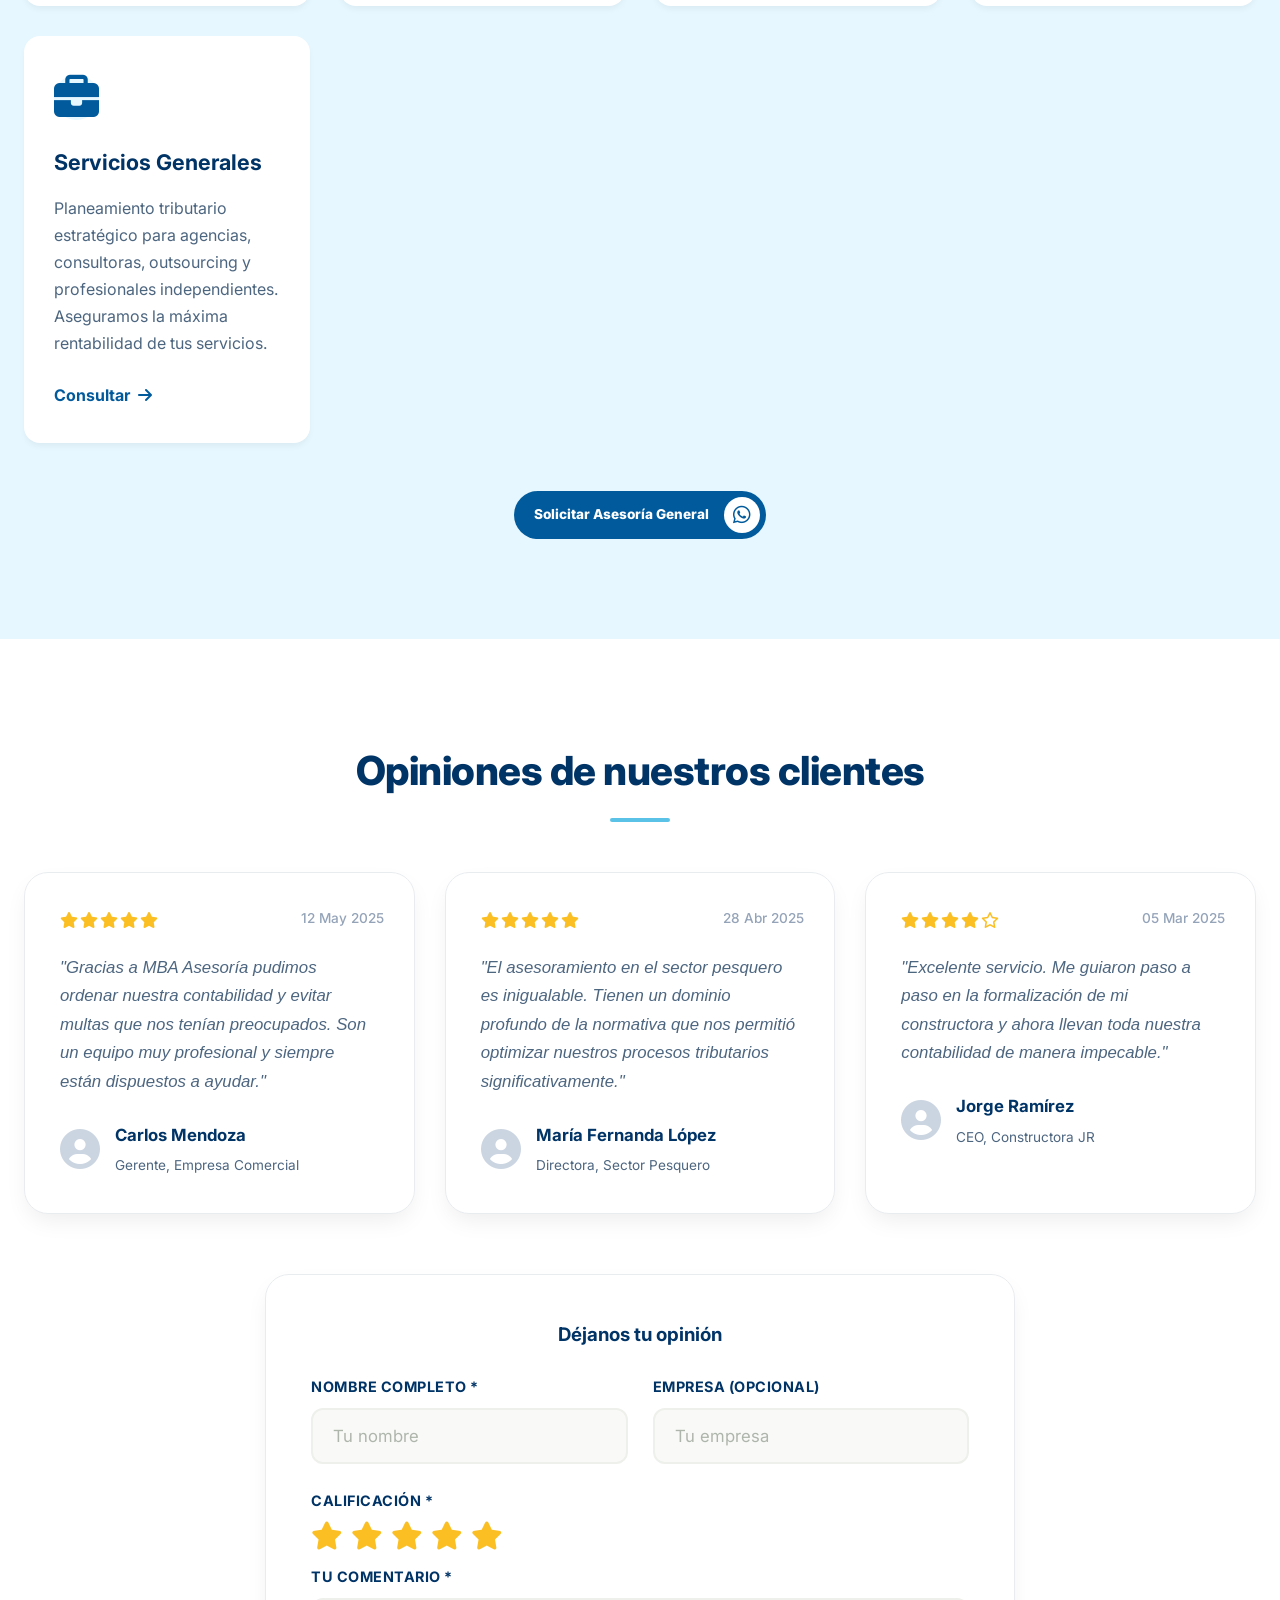
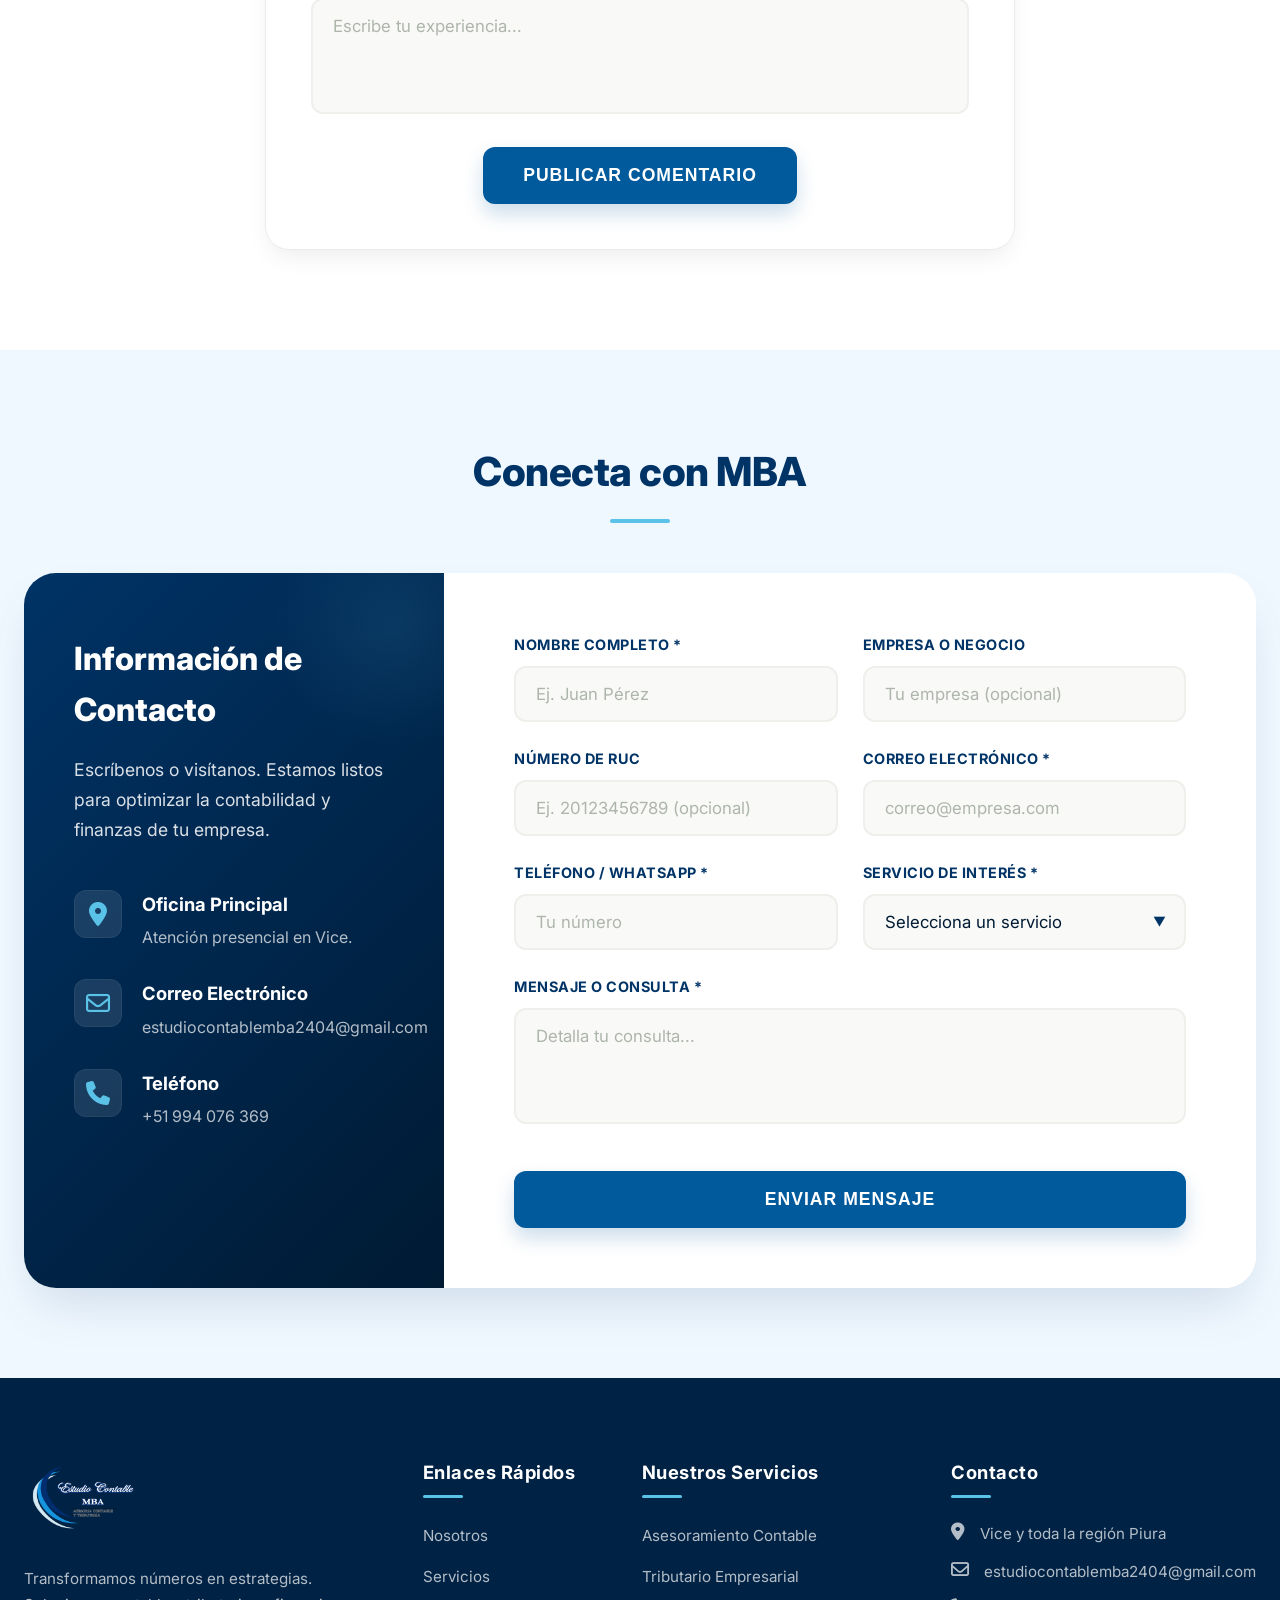
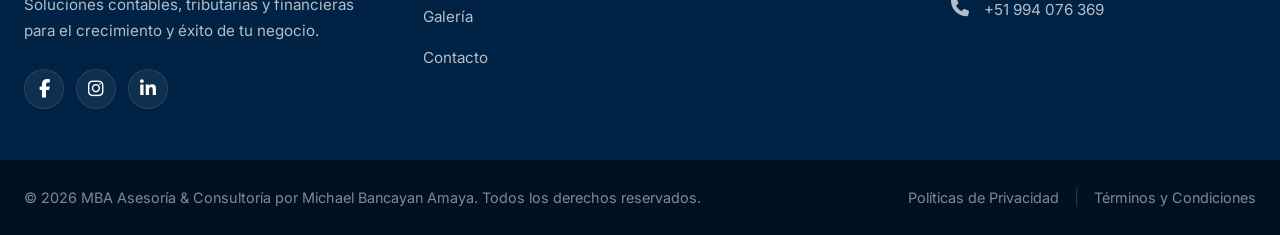
==== commit 0551122e: "Update service options in index2.html" ====
--- a/subpaginas/index2.html
+++ b/subpaginas/index2.html
@@ -427,12 +427,11 @@
                                 <div class="select-wrapper">
                                     <select id="servicio" name="servicio" required>
                                         <option value="" disabled selected>Selecciona un servicio</option>
-                                        <option value="Contabilidad General">Contabilidad General</option>
-                                        <option value="Asesoría Tributaria">Asesoría Tributaria</option>
-                                        <option value="Finanzas Corporativas">Finanzas Corporativas</option>
-                                        <option value="Outsourcing Contable">Outsourcing Contable</option>
-                                        <option value="No lo sé / Quiero asesoría para elegir">No lo sé / Quiero
-                                            asesoría para elegir</option>
+                                        <option value="Asesoramiento Contable">Asesoramiento Contable</option>
+                                        <option value="Tributario Empresarial - Pesqueras">Tributario Empresarial - Pesqueras</option>
+                                        <option value="Tributario Empresarial - Comerciales">Tributario Empresarial - Comerciales</option>
+                                        <option value="Tributario Empresarial - Otros">Tributario Empresarial - Otros</option>
+                                        <option value="No lo sé / Quiero asesoría para elegir">No lo sé / Quiero asesoría para elegir</option>
                                         <option value="Otro">Otro</option>
                                     </select>
                                 </div>
--- a/estilos/estilos.css
+++ b/estilos/estilos.css
@@ -101,7 +101,7 @@
     width: 60px;
     height: 4px;
     background: var(--color-accent);
-    margin: 15px auto 0;
+    margin: 15px auto 20px;
     border-radius: 4px;
 }
 
@@ -1005,6 +1005,68 @@
     color: #991b1b;
     border: 1px solid #fecaca;
     box-shadow: 0 4px 6px -1px rgba(153, 27, 27, 0.1);
+}
+
+/* ==========================================
+   ❓ PREGUNTAS FRECUENTES (FAQ)
+   ========================================== */
+.faq-container {
+    max-width: 800px;
+    margin: 0 auto;
+    display: flex;
+    flex-direction: column;
+    gap: 15px;
+}
+
+.faq-item {
+    background: #ffffff;
+    border-radius: 12px;
+    box-shadow: 0 4px 6px -1px rgba(0,0,0,0.05);
+    overflow: hidden;
+    transition: all 0.3s ease;
+}
+
+.faq-item[open] {
+    box-shadow: 0 10px 15px -3px rgba(0,0,0,0.1);
+}
+
+.faq-item summary {
+    padding: 20px 25px;
+    font-weight: 700;
+    font-size: 1.1rem;
+    color: var(--color-primary);
+    cursor: pointer;
+    list-style: none;
+    position: relative;
+    display: flex;
+    justify-content: space-between;
+    align-items: center;
+}
+
+.faq-item summary::-webkit-details-marker {
+    display: none;
+}
+
+.faq-item summary::after {
+    content: '+';
+    font-size: 1.5rem;
+    color: var(--color-accent);
+    transition: transform 0.3s ease;
+}
+
+.faq-item[open] summary::after {
+    content: '\2212';
+    transform: rotate(180deg);
+}
+
+.faq-content {
+    padding: 0 25px 25px;
+    color: #475569;
+    font-size: 1rem;
+    line-height: 1.6;
+    border-top: 1px solid rgba(0,0,0,0.05);
+    margin-top: 5px;
+    padding-top: 15px;
 }
 
 /* ==========================================
